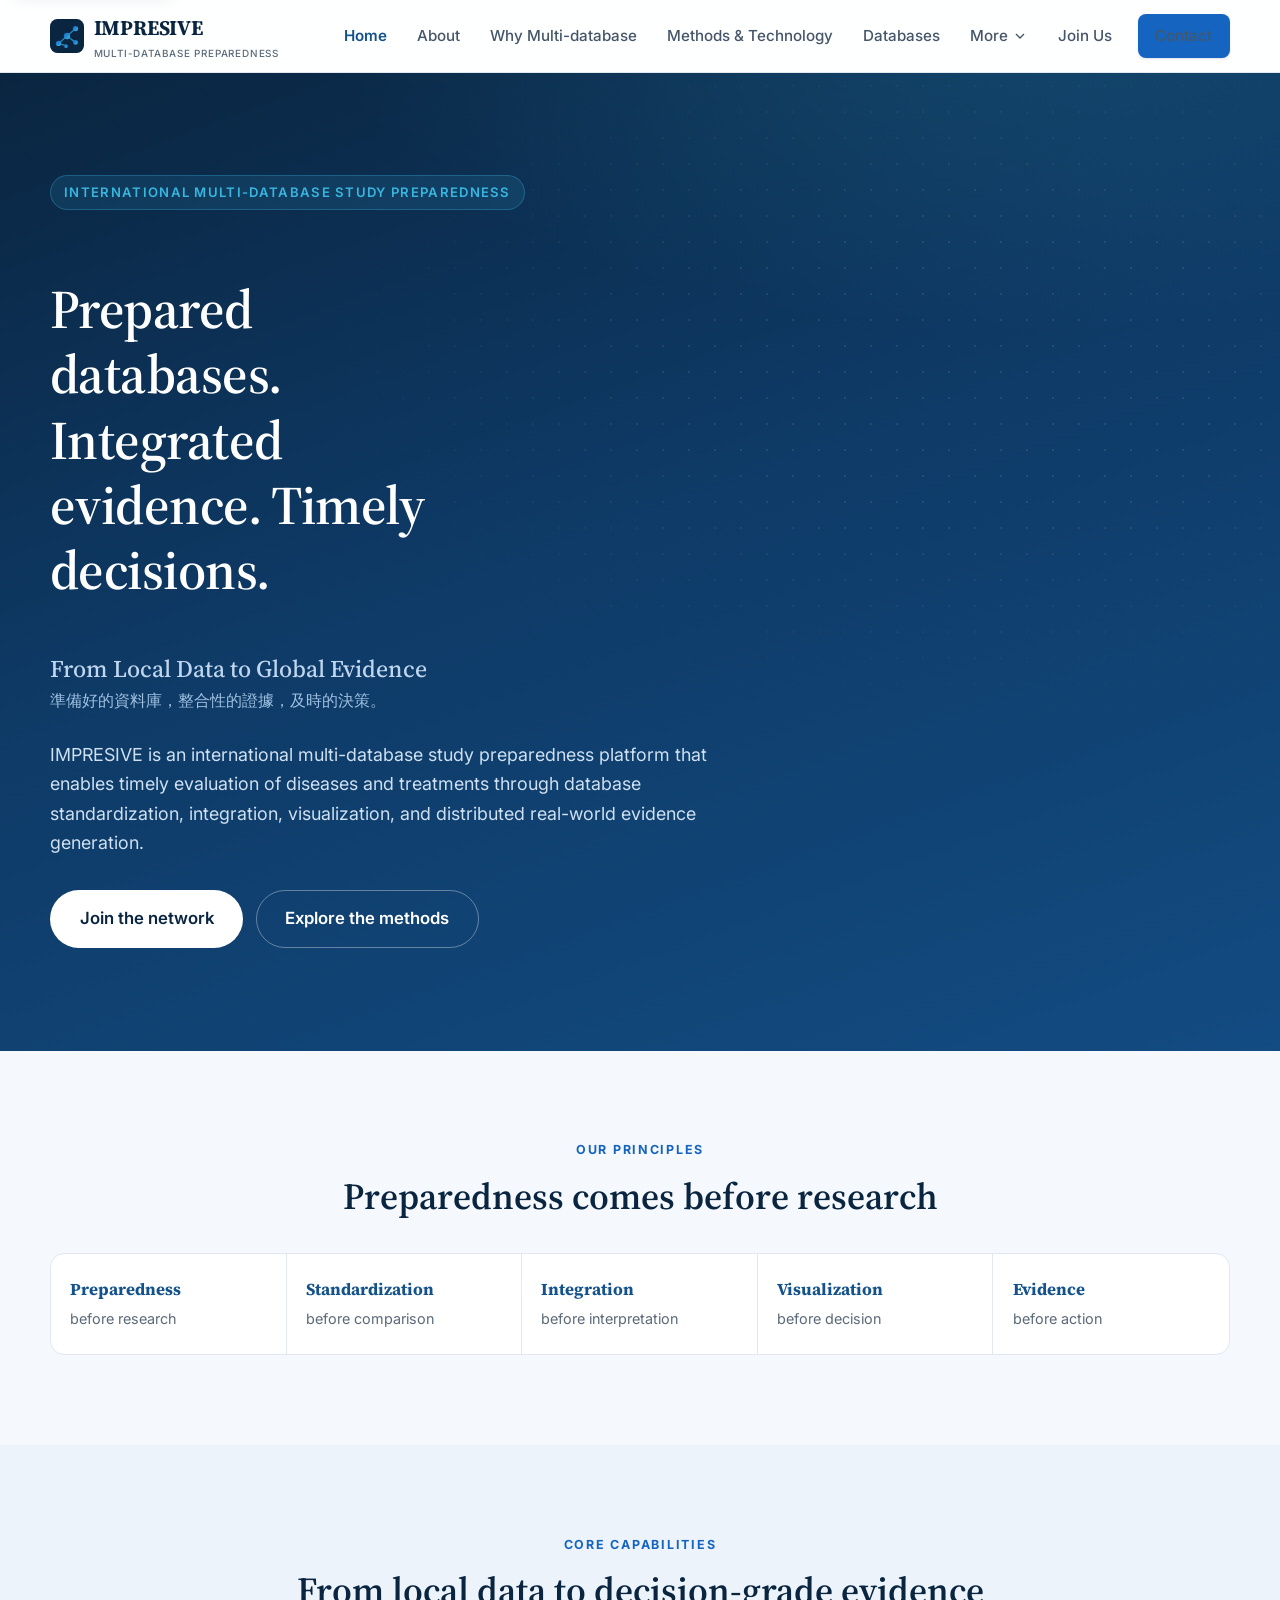
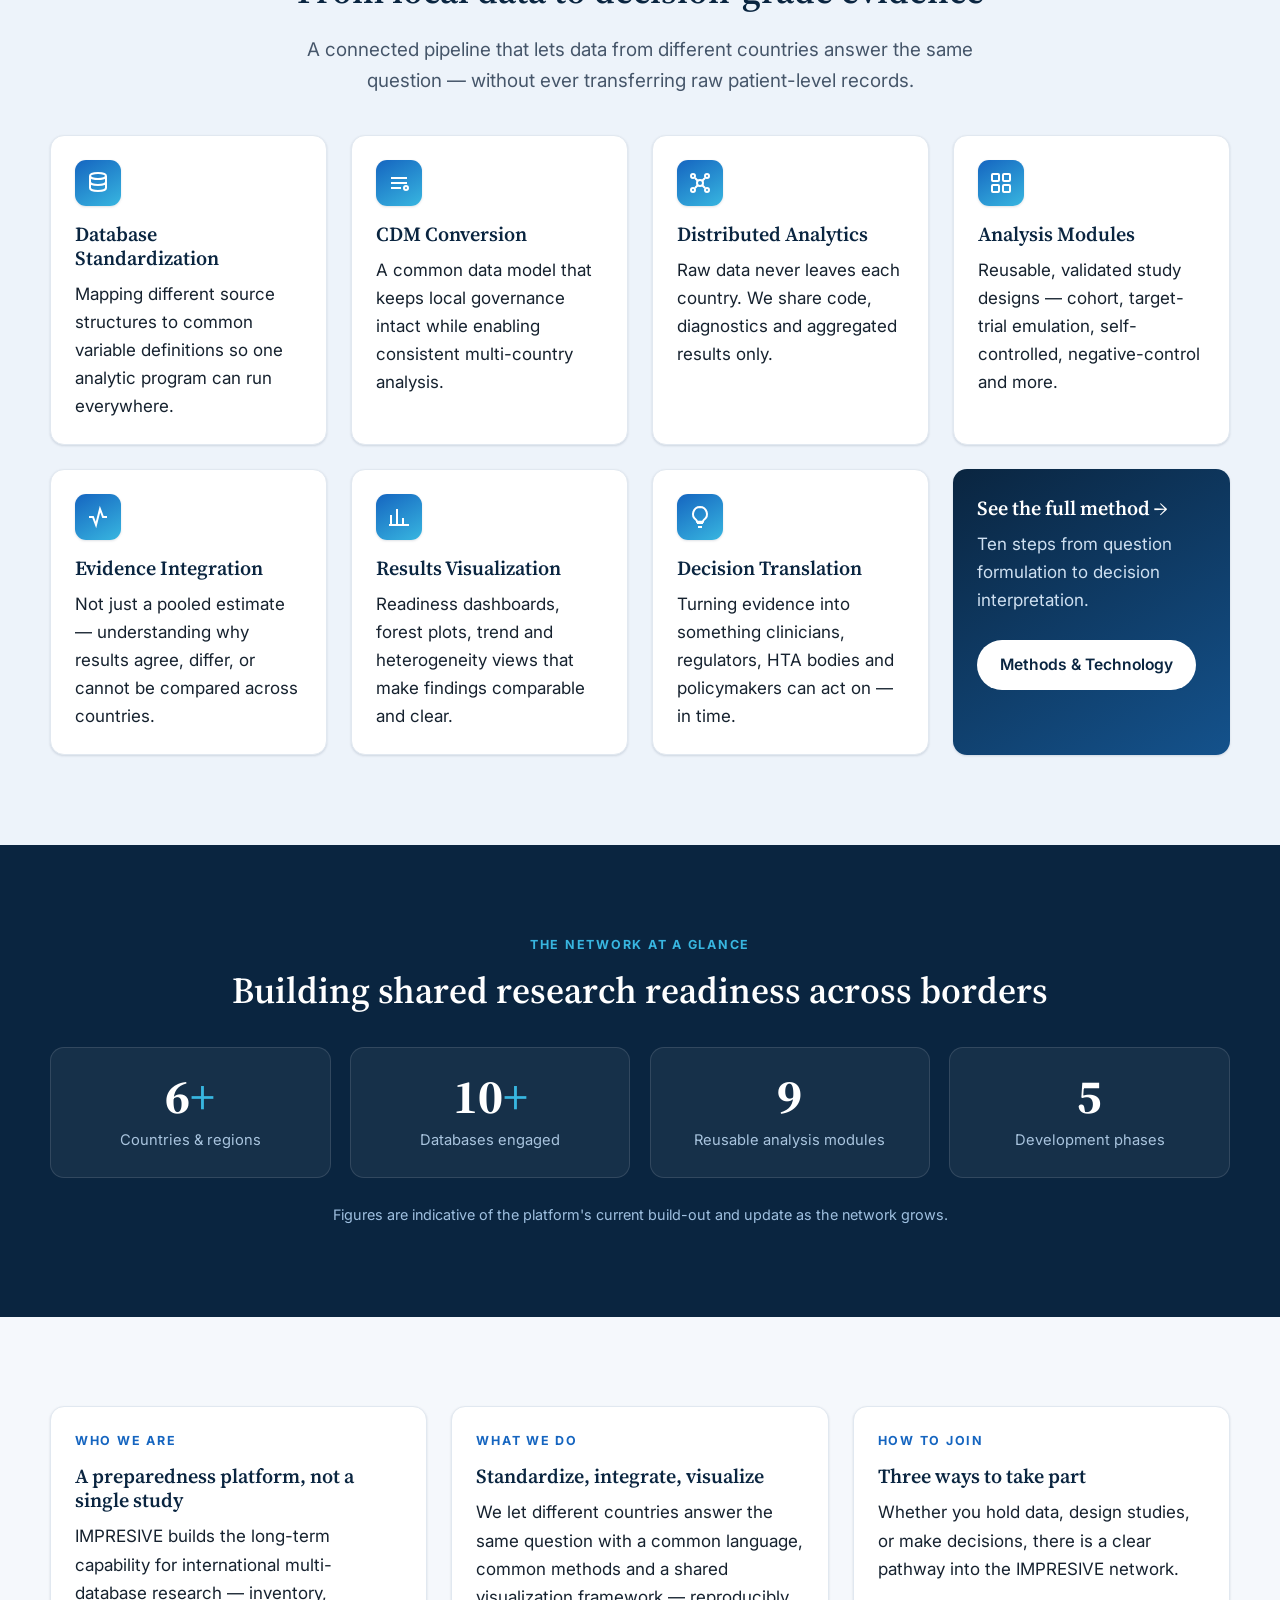
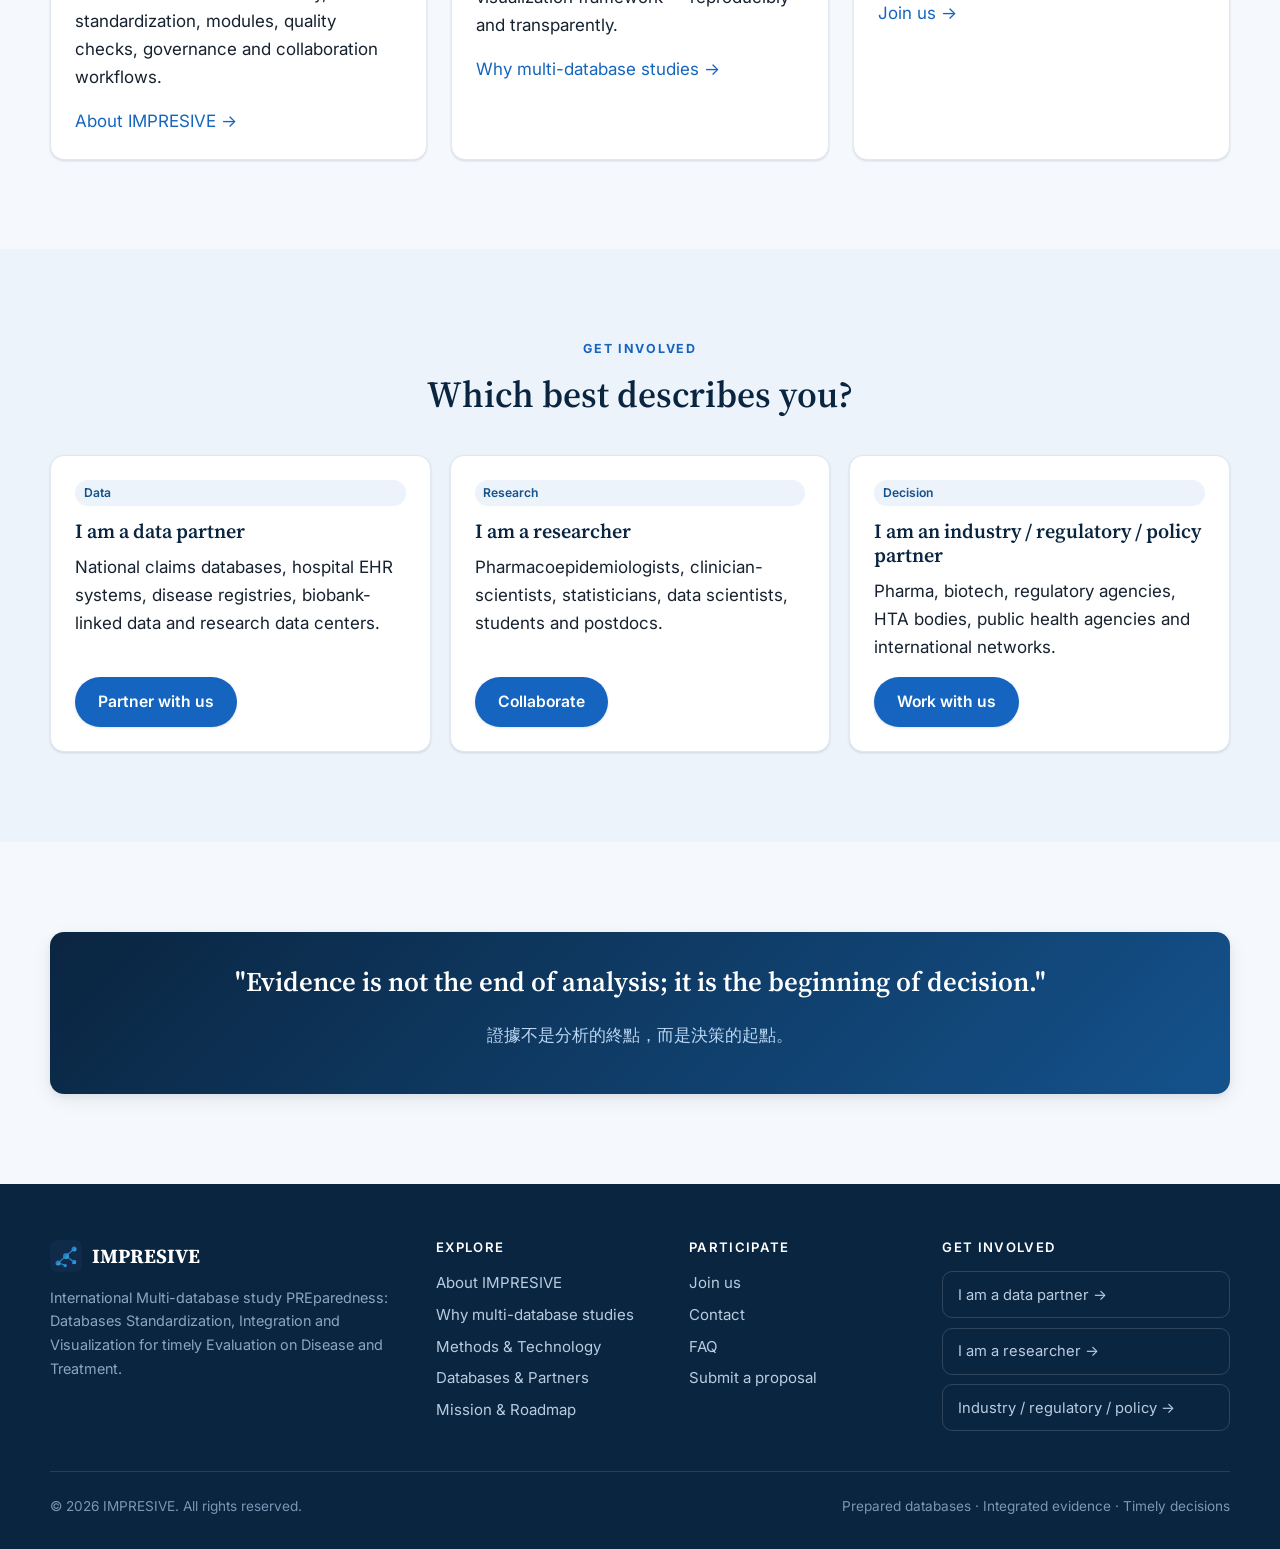
==== index.html @ 3694610a "Initial commit: IMPRESIVE official website Static multi-page site (14 pages) for the IMPRESIVE inter" ====
<!DOCTYPE html>
<html lang="en">
<head>
  <meta charset="UTF-8" />
  <meta name="viewport" content="width=device-width, initial-scale=1.0" />
  <title>IMPRESIVE — International Multi-database Study Preparedness Platform</title>
  <meta name="description" content="IMPRESIVE is an international multi-database study preparedness platform enabling timely evaluation of diseases and treatments through database standardization, integration, visualization and distributed real-world evidence generation." />
  <link rel="icon" href="assets/img/favicon.svg" type="image/svg+xml" />
  <link rel="preconnect" href="https://fonts.googleapis.com" />
  <link rel="preconnect" href="https://fonts.gstatic.com" crossorigin />
  <link href="https://fonts.googleapis.com/css2?family=Inter:wght@400;500;600;700&family=Source+Serif+4:opsz,wght@8..60,400;8..60,600;8..60,700&display=swap" rel="stylesheet" />
  <link rel="stylesheet" href="assets/css/styles.css" />
</head>
<body data-page="home">

  <!-- ============ HEADER ============ -->
  <header class="site-header">
    <div class="wrap nav">
      <a class="brand" href="index.html" aria-label="IMPRESIVE home">
        <svg class="mark" viewBox="0 0 64 64" aria-hidden="true"><defs><linearGradient id="bm" x1="0" y1="0" x2="1" y2="1"><stop offset="0" stop-color="#1565C0"/><stop offset="1" stop-color="#38B6E0"/></linearGradient></defs><rect width="64" height="64" rx="14" fill="#0A2540"/><g stroke="url(#bm)" stroke-width="2.4" fill="none" opacity=".9"><line x1="16" y1="46" x2="32" y2="32"/><line x1="32" y1="32" x2="48" y2="18"/><line x1="32" y1="32" x2="48" y2="44"/><line x1="16" y1="46" x2="30" y2="50"/></g><g fill="url(#bm)"><circle cx="16" cy="46" r="5"/><circle cx="32" cy="32" r="6"/><circle cx="48" cy="18" r="5"/><circle cx="48" cy="44" r="4.5"/><circle cx="30" cy="51" r="3.5"/></g></svg>
        <span>IMPRESIVE<small>Multi-database Preparedness</small></span>
      </a>
      <button class="nav-toggle" aria-label="Toggle menu" aria-expanded="false" aria-controls="nav-links">
        <svg viewBox="0 0 24 24" fill="none" stroke="currentColor" stroke-width="2" stroke-linecap="round"><path d="M3 6h18M3 12h18M3 18h18"/></svg>
      </button>
      <nav class="nav-links" id="nav-links">
        <a href="index.html" aria-current="page">Home</a>
        <a href="about.html">About</a>
        <a href="why.html">Why Multi-database</a>
        <a href="methods.html">Methods &amp; Technology</a>
        <a href="databases.html">Databases</a>
        <a href="join.html">Join Us</a>
        <a class="btn btn--primary" href="contact.html">Contact</a>
      </nav>
    </div>
  </header>

  <main>
  <!-- ============ HERO ============ -->
  <section class="hero">
    <div class="wrap">
      <span class="kicker">International Multi-database Study Preparedness</span>
      <h1>Prepared databases. Integrated evidence. Timely decisions.</h1>
      <p class="tagline">From Local Data to Global Evidence</p>
      <p class="zh">準備好的資料庫，整合性的證據，及時的決策。</p>
      <p class="definition">
        IMPRESIVE is an international multi-database study preparedness platform that enables
        timely evaluation of diseases and treatments through database standardization, integration,
        visualization, and distributed real-world evidence generation.
      </p>
      <div class="cta-row">
        <a class="btn btn--light btn--lg" href="join.html">Join the network</a>
        <a class="btn btn--ghost btn--lg" href="methods.html" style="color:#fff;border-color:rgba(255,255,255,.35)">Explore the methods</a>
      </div>
    </div>
  </section>

  <!-- ============ CORE VALUES ============ -->
  <section class="section">
    <div class="wrap">
      <div class="center" style="margin-bottom:2.2rem">
        <p class="eyebrow">Our principles</p>
        <h2>Preparedness comes before research</h2>
      </div>
      <div class="values reveal">
        <div class="v"><b>Preparedness</b><span>before research</span></div>
        <div class="v"><b>Standardization</b><span>before comparison</span></div>
        <div class="v"><b>Integration</b><span>before interpretation</span></div>
        <div class="v"><b>Visualization</b><span>before decision</span></div>
        <div class="v"><b>Evidence</b><span>before action</span></div>
      </div>
    </div>
  </section>

  <!-- ============ WHAT WE DO / CAPABILITIES ============ -->
  <section class="section section--tint">
    <div class="wrap">
      <div class="center" style="margin-bottom:2.4rem">
        <p class="eyebrow">Core capabilities</p>
        <h2>From local data to decision-grade evidence</h2>
        <p class="lead">A connected pipeline that lets data from different countries answer the same
          question — without ever transferring raw patient-level records.</p>
      </div>
      <div class="grid cols-4">
        <article class="card card--hover reveal">
          <div class="icon" aria-hidden="true"><svg viewBox="0 0 24 24" fill="none" stroke="currentColor" stroke-width="2"><ellipse cx="12" cy="5" rx="8" ry="3"/><path d="M4 5v6c0 1.7 3.6 3 8 3s8-1.3 8-3V5M4 11v6c0 1.7 3.6 3 8 3s8-1.3 8-3v-6"/></svg></div>
          <h3>Database Standardization</h3>
          <p>Mapping different source structures to common variable definitions so one analytic program can run everywhere.</p>
        </article>
        <article class="card card--hover reveal">
          <div class="icon" aria-hidden="true"><svg viewBox="0 0 24 24" fill="none" stroke="currentColor" stroke-width="2"><path d="M4 7h16M4 12h16M4 17h10"/><circle cx="19" cy="17" r="2"/></svg></div>
          <h3>CDM Conversion</h3>
          <p>A common data model that keeps local governance intact while enabling consistent multi-country analysis.</p>
        </article>
        <article class="card card--hover reveal">
          <div class="icon" aria-hidden="true"><svg viewBox="0 0 24 24" fill="none" stroke="currentColor" stroke-width="2"><circle cx="12" cy="12" r="3"/><circle cx="5" cy="5" r="2"/><circle cx="19" cy="5" r="2"/><circle cx="5" cy="19" r="2"/><circle cx="19" cy="19" r="2"/><path d="M7 7l3 3M17 7l-3 3M7 17l3-3M17 17l-3-3"/></svg></div>
          <h3>Distributed Analytics</h3>
          <p>Raw data never leaves each country. We share code, diagnostics and aggregated results only.</p>
        </article>
        <article class="card card--hover reveal">
          <div class="icon" aria-hidden="true"><svg viewBox="0 0 24 24" fill="none" stroke="currentColor" stroke-width="2"><rect x="3" y="3" width="7" height="7" rx="1"/><rect x="14" y="3" width="7" height="7" rx="1"/><rect x="3" y="14" width="7" height="7" rx="1"/><rect x="14" y="14" width="7" height="7" rx="1"/></svg></div>
          <h3>Analysis Modules</h3>
          <p>Reusable, validated study designs — cohort, target-trial emulation, self-controlled, negative-control and more.</p>
        </article>
        <article class="card card--hover reveal">
          <div class="icon" aria-hidden="true"><svg viewBox="0 0 24 24" fill="none" stroke="currentColor" stroke-width="2"><path d="M3 12h4l3 8 4-16 3 8h4"/></svg></div>
          <h3>Evidence Integration</h3>
          <p>Not just a pooled estimate — understanding why results agree, differ, or cannot be compared across countries.</p>
        </article>
        <article class="card card--hover reveal">
          <div class="icon" aria-hidden="true"><svg viewBox="0 0 24 24" fill="none" stroke="currentColor" stroke-width="2"><path d="M4 20V10M10 20V4M16 20v-7M22 20H2"/></svg></div>
          <h3>Results Visualization</h3>
          <p>Readiness dashboards, forest plots, trend and heterogeneity views that make findings comparable and clear.</p>
        </article>
        <article class="card card--hover reveal">
          <div class="icon" aria-hidden="true"><svg viewBox="0 0 24 24" fill="none" stroke="currentColor" stroke-width="2"><path d="M9 18h6M10 22h4M12 2a7 7 0 0 0-4 12.7c.6.5 1 1.2 1 2h6c0-.8.4-1.5 1-2A7 7 0 0 0 12 2z"/></svg></div>
          <h3>Decision Translation</h3>
          <p>Turning evidence into something clinicians, regulators, HTA bodies and policymakers can act on — in time.</p>
        </article>
        <article class="card card--hover reveal" style="background:linear-gradient(150deg,var(--navy-900),var(--blue-700));color:#fff;border:0">
          <h3 style="color:#fff">See the full method →</h3>
          <p style="color:#cfe0f1">Ten steps from question formulation to decision interpretation.</p>
          <a class="btn btn--light" href="methods.html" style="margin-top:.6rem">Methods &amp; Technology</a>
        </article>
      </div>
    </div>
  </section>

  <!-- ============ STATS ============ -->
  <section class="section section--navy">
    <div class="wrap">
      <div class="center" style="margin-bottom:2.2rem">
        <p class="eyebrow">The network at a glance</p>
        <h2>Building shared research readiness across borders</h2>
      </div>
      <div class="stats">
        <div class="stat reveal"><div class="figure"><span data-count="6">0</span><span class="plus">+</span></div><div class="label">Countries &amp; regions</div></div>
        <div class="stat reveal"><div class="figure"><span data-count="10">0</span><span class="plus">+</span></div><div class="label">Databases engaged</div></div>
        <div class="stat reveal"><div class="figure"><span data-count="9">0</span></div><div class="label">Reusable analysis modules</div></div>
        <div class="stat reveal"><div class="figure"><span data-count="5">0</span></div><div class="label">Development phases</div></div>
      </div>
      <p class="center" style="color:#9FC0E0;margin:1.6rem 0 0;font-size:.9rem">
        Figures are indicative of the platform's current build-out and update as the network grows.
      </p>
    </div>
  </section>

  <!-- ============ WHO WE ARE (3-up) ============ -->
  <section class="section">
    <div class="wrap">
      <div class="grid cols-3">
        <article class="card reveal">
          <p class="eyebrow">Who we are</p>
          <h3>A preparedness platform, not a single study</h3>
          <p>IMPRESIVE builds the long-term capability for international multi-database research — inventory, standardization, modules, quality checks, governance and collaboration workflows.</p>
          <a href="about.html">About IMPRESIVE →</a>
        </article>
        <article class="card reveal">
          <p class="eyebrow">What we do</p>
          <h3>Standardize, integrate, visualize</h3>
          <p>We let different countries answer the same question with a common language, common methods and a shared visualization framework — reproducibly and transparently.</p>
          <a href="why.html">Why multi-database studies →</a>
        </article>
        <article class="card reveal">
          <p class="eyebrow">How to join</p>
          <h3>Three ways to take part</h3>
          <p>Whether you hold data, design studies, or make decisions, there is a clear pathway into the IMPRESIVE network.</p>
          <a href="join.html">Join us →</a>
        </article>
      </div>
    </div>
  </section>

  <!-- ============ JOIN ENTRIES ============ -->
  <section class="section section--tint">
    <div class="wrap">
      <div class="center" style="margin-bottom:2.4rem">
        <p class="eyebrow">Get involved</p>
        <h2>Which best describes you?</h2>
      </div>
      <div class="grid cols-3 entry">
        <article class="card card--hover reveal">
          <span class="pill">Data</span>
          <h3 style="margin-top:.8rem">I am a data partner</h3>
          <p>National claims databases, hospital EHR systems, disease registries, biobank-linked data and research data centers.</p>
          <a class="btn btn--primary" href="join.html#data-partners">Partner with us</a>
        </article>
        <article class="card card--hover reveal">
          <span class="pill">Research</span>
          <h3 style="margin-top:.8rem">I am a researcher</h3>
          <p>Pharmacoepidemiologists, clinician-scientists, statisticians, data scientists, students and postdocs.</p>
          <a class="btn btn--primary" href="join.html#researchers">Collaborate</a>
        </article>
        <article class="card card--hover reveal">
          <span class="pill">Decision</span>
          <h3 style="margin-top:.8rem">I am an industry / regulatory / policy partner</h3>
          <p>Pharma, biotech, regulatory agencies, HTA bodies, public health agencies and international networks.</p>
          <a class="btn btn--primary" href="join.html#decision-partners">Work with us</a>
        </article>
      </div>
    </div>
  </section>

  <!-- ============ CLOSING CALLOUT ============ -->
  <section class="section">
    <div class="wrap">
      <div class="callout reveal center">
        <p class="q">"Evidence is not the end of analysis; it is the beginning of decision."</p>
        <p class="zh">證據不是分析的終點，而是決策的起點。</p>
      </div>
    </div>
  </section>
  </main>

  <!-- ============ FOOTER ============ -->
  <footer class="site-footer">
    <div class="wrap">
      <div class="footer-grid">
        <div>
          <div class="fbrand">
            <svg class="mark" viewBox="0 0 64 64" aria-hidden="true"><defs><linearGradient id="fm" x1="0" y1="0" x2="1" y2="1"><stop offset="0" stop-color="#1565C0"/><stop offset="1" stop-color="#38B6E0"/></linearGradient></defs><rect width="64" height="64" rx="14" fill="#102a4a"/><g stroke="url(#fm)" stroke-width="2.4" fill="none"><line x1="16" y1="46" x2="32" y2="32"/><line x1="32" y1="32" x2="48" y2="18"/><line x1="32" y1="32" x2="48" y2="44"/></g><g fill="url(#fm)"><circle cx="16" cy="46" r="5"/><circle cx="32" cy="32" r="6"/><circle cx="48" cy="18" r="5"/><circle cx="48" cy="44" r="4.5"/></g></svg>
            IMPRESIVE
          </div>
          <p class="full">International Multi-database study PREparedness: Databases Standardization,
            Integration and Visualization for timely Evaluation on Disease and Treatment.</p>
        </div>
        <div>
          <h4>Explore</h4>
          <ul>
            <li><a href="about.html">About IMPRESIVE</a></li>
            <li><a href="why.html">Why multi-database studies</a></li>
            <li><a href="methods.html">Methods &amp; Technology</a></li>
            <li><a href="databases.html">Databases &amp; Partners</a></li>
          </ul>
        </div>
        <div>
          <h4>Participate</h4>
          <ul>
            <li><a href="join.html">Join us</a></li>
            <li><a href="contact.html">Contact</a></li>
            <li><a href="join.html#proposal">Submit a proposal</a></li>
          </ul>
        </div>
        <div>
          <h4>Get involved</h4>
          <div class="footer-cta">
            <a href="join.html#data-partners">I am a data partner →</a>
            <a href="join.html#researchers">I am a researcher →</a>
            <a href="join.html#decision-partners">Industry / regulatory / policy →</a>
          </div>
        </div>
      </div>
      <div class="footer-bottom">
        <span>© <span id="year">2026</span> IMPRESIVE. All rights reserved.</span>
        <span>Prepared databases · Integrated evidence · Timely decisions</span>
      </div>
    </div>
  </footer>

  <script src="assets/js/main.js"></script>
</body>
</html>
---- assets/css/styles.css ----
/* ==========================================================================
   IMPRESIVE — International Multi-database study PREparedness
   Shared stylesheet (design tokens + components)
   Visual style inspired by AsPEN (clean / professional), blue palette.
   ========================================================================== */

/* ----- Design tokens ----- */
:root {
  /* Blue palette */
  --navy-900: #0A2540;   /* deepest — headers, footer */
  --navy-800: #0E3A66;
  --blue-700: #14528C;   /* primary */
  --blue-600: #1565C0;
  --blue-500: #1E78D4;   /* interactive */
  --blue-400: #4F9BE8;
  --blue-200: #BBD6F2;
  --cyan-400: #38B6E0;   /* accent */

  --ink: #16222F;
  --slate: #46566A;
  --muted: #5B6A79;
  --hairline: #E1E8F0;
  --surface: #FFFFFF;
  --canvas: #F5F8FC;     /* off-white / page bg */
  --canvas-2: #EDF3FA;

  --ok: #1E9E6A;
  --warn: #E0A100;

  /* Typography */
  --font-sans: "Inter", -apple-system, BlinkMacSystemFont, "Segoe UI", Roboto,
    "Helvetica Neue", "PingFang TC", "Microsoft JhengHei", sans-serif;
  --font-serif: "Source Serif 4", Georgia, "Times New Roman", serif;

  /* Layout */
  --maxw: 1180px;
  --radius: 14px;
  --radius-sm: 9px;
  --shadow-sm: 0 1px 2px rgba(10, 37, 64, .06), 0 1px 3px rgba(10, 37, 64, .08);
  --shadow-md: 0 6px 18px rgba(10, 37, 64, .08), 0 2px 6px rgba(10, 37, 64, .06);
  --shadow-lg: 0 18px 48px rgba(10, 37, 64, .14);
  --ring: 0 0 0 3px rgba(30, 120, 212, .25);

  --space: clamp(3rem, 7vw, 6rem);
}

/* ----- Reset / base ----- */
*, *::before, *::after { box-sizing: border-box; }
html { scroll-behavior: smooth; -webkit-text-size-adjust: 100%; }
body {
  margin: 0;
  font-family: var(--font-sans);
  color: var(--ink);
  background: var(--canvas);
  line-height: 1.65;
  font-size: 17px;
  -webkit-font-smoothing: antialiased;
  text-rendering: optimizeLegibility;
}
img, svg { max-width: 100%; display: block; }
a { color: var(--blue-600); text-decoration: none; }
a:hover { color: var(--blue-700); }
h1, h2, h3, h4 { font-family: var(--font-serif); color: var(--navy-900); line-height: 1.2; font-weight: 600; }
h1 { font-size: clamp(2.1rem, 4.6vw, 3.4rem); letter-spacing: -.01em; }
h2 { font-size: clamp(1.6rem, 3vw, 2.3rem); margin: 0 0 .6em; }
h3 { font-size: 1.25rem; margin: 0 0 .5em; }
p { margin: 0 0 1rem; }
ul, ol { margin: 0 0 1rem; padding-left: 1.2em; }
li { margin: .3em 0; }
:focus-visible { outline: none; box-shadow: var(--ring); border-radius: 6px; }
main:focus { outline: none; }

/* skip-to-content link (visible only on focus) */
.skip-link {
  position: fixed; top: -60px; left: 12px; z-index: 200;
  background: var(--blue-600); color: #fff; padding: .7em 1.2em; border-radius: 0 0 10px 10px;
  font-weight: 600; box-shadow: var(--shadow-md); transition: top .18s ease;
}
.skip-link:focus { top: 0; color: #fff; }

/* ----- Layout helpers ----- */
.wrap { width: min(100% - 2.4rem, var(--maxw)); margin-inline: auto; }
.section { padding-block: var(--space); }
.section--tint { background: var(--canvas-2); }
.section--navy { background: var(--navy-900); color: #DCE7F2; }
.section--navy h2, .section--navy h3 { color: #fff; }
.eyebrow {
  font-family: var(--font-sans); font-weight: 700; font-size: .78rem;
  letter-spacing: .14em; text-transform: uppercase; color: var(--blue-600);
  margin: 0 0 .8rem;
}
.section--navy .eyebrow { color: var(--cyan-400); }
.lead { font-size: 1.18rem; color: var(--slate); max-width: 60ch; }
.center { text-align: center; }
.center .lead { margin-inline: auto; }
.grid { display: grid; gap: 1.5rem; }
.cols-2 { grid-template-columns: repeat(2, 1fr); }
.cols-3 { grid-template-columns: repeat(3, 1fr); }
.cols-4 { grid-template-columns: repeat(4, 1fr); }

/* ----- Buttons ----- */
.btn {
  display: inline-flex; align-items: center; gap: .5em;
  font-weight: 600; font-size: .98rem; padding: .72em 1.4em;
  border-radius: 999px; border: 1.5px solid transparent; cursor: pointer;
  transition: transform .15s ease, box-shadow .15s ease, background .15s ease;
}
.btn:active { transform: translateY(1px); }
.btn--primary { background: var(--blue-600); color: #fff; box-shadow: var(--shadow-sm); }
.btn--primary:hover { background: var(--blue-700); color: #fff; box-shadow: var(--shadow-md); }
.btn--ghost { background: transparent; color: var(--navy-900); border-color: var(--hairline); }
.btn--ghost:hover { border-color: var(--blue-400); color: var(--blue-700); }
.btn--light { background: #fff; color: var(--navy-900); }
.btn--light:hover { background: var(--canvas); color: var(--blue-700); }
.btn--lg { font-size: 1.05rem; padding: .85em 1.7em; }

/* ==========================================================================
   Header / nav
   ========================================================================== */
.site-header {
  position: sticky; top: 0; z-index: 50;
  background: rgba(255, 255, 255, .9);
  backdrop-filter: saturate(140%) blur(10px);
  border-bottom: 1px solid var(--hairline);
  transition: box-shadow .2s ease;
}
.site-header.is-scrolled { box-shadow: var(--shadow-sm); }
.nav { display: flex; align-items: center; gap: 1.5rem; height: 72px; }
.brand { display: flex; align-items: center; gap: .6rem; font-family: var(--font-serif);
  font-weight: 700; font-size: 1.3rem; color: var(--navy-900); letter-spacing: -.01em; }
.brand:hover { color: var(--navy-900); }
.brand .mark { width: 34px; height: 34px; flex: none; }
.brand small { display: block; font-family: var(--font-sans); font-weight: 500;
  font-size: .62rem; letter-spacing: .08em; text-transform: uppercase; color: var(--muted); }
.nav-links { display: flex; align-items: center; gap: .35rem; margin-left: auto; }
.nav-links a {
  color: var(--slate); font-weight: 500; font-size: .95rem;
  padding: .5em .8em; border-radius: 8px;
}
.nav-links a:hover { color: var(--navy-900); background: var(--canvas-2); }
.nav-links a[aria-current="page"] { color: var(--blue-700); font-weight: 600; }
.nav-links .btn { margin-left: .5rem; padding: .55em 1.1em; }
/* dropdown */
.nav-dd { position: relative; }
.nav-dd-toggle {
  display: inline-flex; align-items: center; gap: .25rem; background: none; border: 0; cursor: pointer;
  font: inherit; color: var(--slate); font-weight: 500; font-size: .95rem; padding: .5em .8em;
  border-radius: 8px;
}
.nav-dd-toggle:hover { color: var(--navy-900); background: var(--canvas-2); }
.nav-dd.is-active > .nav-dd-toggle { color: var(--blue-700); font-weight: 600; }
.nav-dd-toggle svg { transition: transform .2s ease; }
.nav-dd.is-open .nav-dd-toggle svg { transform: rotate(180deg); }
.nav-dd-menu {
  position: absolute; top: calc(100% + 8px); right: 0; min-width: 230px;
  background: #fff; border: 1px solid var(--hairline); border-radius: 12px;
  box-shadow: var(--shadow-md); padding: .4rem; display: grid; gap: .1rem;
  opacity: 0; transform: translateY(-8px); pointer-events: none; transition: .16s ease;
}
.nav-dd.is-open .nav-dd-menu { opacity: 1; transform: none; pointer-events: auto; }
.nav-dd-menu a { padding: .6em .8em; border-radius: 8px; font-size: .92rem; color: var(--slate); }
.nav-dd-menu a:hover { background: var(--canvas-2); color: var(--navy-900); }

.nav-toggle {
  display: none; margin-left: auto; background: none; border: 0; cursor: pointer;
  width: 44px; height: 44px; color: var(--navy-900);
}
.nav-toggle svg { width: 26px; height: 26px; }

@media (max-width: 900px) {
  .nav-toggle { display: inline-flex; align-items: center; justify-content: center; }
  .nav-links {
    position: fixed; inset: 72px 0 auto 0; flex-direction: column; align-items: stretch;
    background: #fff; border-bottom: 1px solid var(--hairline); padding: .8rem 1.2rem 1.4rem;
    gap: .2rem; box-shadow: var(--shadow-md);
    transform: translateY(-12px); opacity: 0; pointer-events: none; transition: .2s ease;
  }
  .nav-links.is-open { transform: none; opacity: 1; pointer-events: auto; }
  .nav-links a { padding: .8em .6em; font-size: 1.05rem; }
  .nav-links .btn { margin: .5rem 0 0; justify-content: center; }
  /* dropdown becomes inline list on mobile */
  .nav-dd { width: 100%; }
  .nav-dd-toggle { width: 100%; justify-content: space-between; font-size: 1.05rem; padding: .8em .6em; }
  .nav-dd-menu {
    position: static; opacity: 1; transform: none; pointer-events: auto; box-shadow: none;
    border: 0; border-left: 2px solid var(--hairline); border-radius: 0; margin: 0 0 .2rem .6rem;
    padding: 0 0 0 .4rem; display: none;
  }
  .nav-dd.is-open .nav-dd-menu { display: grid; }
  .nav-dd-menu a { font-size: 1rem; }
}

/* ==========================================================================
   Hero
   ========================================================================== */
.hero {
  position: relative; overflow: hidden;
  background:
    radial-gradient(1200px 600px at 80% -10%, rgba(56,182,224,.18), transparent 60%),
    linear-gradient(160deg, var(--navy-900) 0%, var(--navy-800) 45%, var(--blue-700) 120%);
  color: #EAF2FB;
}
.hero::after {  /* faint world-map / grid motif */
  content: ""; position: absolute; inset: 0; opacity: .12; pointer-events: none;
  background-image:
    radial-gradient(circle, rgba(255,255,255,.7) 1.1px, transparent 1.2px);
  background-size: 26px 26px;
  -webkit-mask-image: radial-gradient(900px 500px at 75% 30%, #000 30%, transparent 75%);
          mask-image: radial-gradient(900px 500px at 75% 30%, #000 30%, transparent 75%);
}
.hero .wrap { position: relative; z-index: 1; padding-block: clamp(3.5rem, 8vw, 6.5rem); }
.hero h1 { color: #fff; max-width: 16ch; }
.hero .kicker {
  display: inline-flex; align-items: center; gap: .6em; font-size: .82rem; font-weight: 600;
  letter-spacing: .1em; text-transform: uppercase; color: var(--cyan-400);
  background: rgba(56,182,224,.12); border: 1px solid rgba(56,182,224,.3);
  padding: .4em 1em; border-radius: 999px; margin-bottom: 1.4rem;
}
.hero .tagline { font-size: clamp(1.15rem, 2.4vw, 1.5rem); color: #BFD6EE; font-weight: 500;
  margin: .8rem 0 0; font-family: var(--font-serif); }
.hero .subtag { color: #93B4D6; margin: .3rem 0 0; font-size: 1rem; }
.hero .definition { max-width: 62ch; color: #CFE0F1; font-size: 1.12rem; margin: 1.6rem 0 2rem; }
.hero .cta-row { display: flex; flex-wrap: wrap; gap: .8rem; }
.hero .zh { color: #9FC0E0; font-size: .98rem; }

/* page hero (inner pages) */
.page-hero { background:
    linear-gradient(160deg, var(--navy-900), var(--blue-700));
  color: #EAF2FB; }
.page-hero .wrap { padding-block: clamp(2.6rem, 6vw, 4.2rem); }
.page-hero h1 { color: #fff; }
.page-hero p { color: #C7DBF0; max-width: 64ch; font-size: 1.12rem; margin-top: .6rem; }
.breadcrumb { font-size: .85rem; color: #8FB2D6; margin-bottom: 1rem; }
.breadcrumb a { color: #B9D2EC; }

/* ==========================================================================
   Cards
   ========================================================================== */
.card {
  background: var(--surface); border: 1px solid var(--hairline);
  border-radius: var(--radius); padding: 1.5rem; box-shadow: var(--shadow-sm);
  transition: transform .18s ease, box-shadow .18s ease, border-color .18s ease;
}
.card--hover:hover { transform: translateY(-3px); box-shadow: var(--shadow-md); border-color: var(--blue-200); }
.card h3 { margin-top: .2rem; }
.card p:last-child { margin-bottom: 0; }
.card .icon {
  width: 46px; height: 46px; border-radius: 11px; display: grid; place-items: center;
  background: linear-gradient(150deg, var(--blue-600), var(--cyan-400));
  color: #fff; margin-bottom: 1rem; box-shadow: var(--shadow-sm);
}
.card .icon svg { width: 24px; height: 24px; }
.card .num { font-family: var(--font-serif); font-weight: 700; color: var(--blue-200);
  font-size: 1.4rem; line-height: 1; }

/* value strip */
.values { display: grid; grid-template-columns: repeat(5, 1fr); gap: 0;
  border: 1px solid var(--hairline); border-radius: var(--radius); overflow: hidden; background: #fff; }
.values .v { padding: 1.4rem 1.2rem; border-right: 1px solid var(--hairline); }
.values .v:last-child { border-right: 0; }
.values .v b { display: block; color: var(--blue-700); font-family: var(--font-serif); font-size: 1.05rem; }
.values .v span { font-size: .9rem; color: var(--muted); }

/* stats */
.stats { display: grid; grid-template-columns: repeat(4, 1fr); gap: 1.2rem; }
.stat { text-align: center; padding: 1.5rem 1rem; background: #fff; border: 1px solid var(--hairline);
  border-radius: var(--radius); }
.stat .figure { font-family: var(--font-serif); font-weight: 700; color: var(--navy-900);
  font-size: clamp(2.2rem, 5vw, 3rem); line-height: 1; }
.stat .figure .plus { color: var(--cyan-400); }
.stat .label { color: var(--muted); font-size: .92rem; margin-top: .5rem; }
.section--navy .stat { background: rgba(255,255,255,.05); border-color: rgba(255,255,255,.12); }
.section--navy .stat .figure { color: #fff; }
.section--navy .stat .label { color: #A9C4DE; }

/* ==========================================================================
   Pipeline / flow diagram (methods)
   ========================================================================== */
.pipeline { display: flex; flex-wrap: wrap; gap: .6rem; align-items: stretch; }
.pipeline .step {
  flex: 1 1 150px; background: #fff; border: 1px solid var(--hairline);
  border-left: 4px solid var(--blue-500); border-radius: var(--radius-sm);
  padding: .9rem 1rem; position: relative; box-shadow: var(--shadow-sm);
}
.pipeline .step b { display: block; color: var(--navy-900); font-family: var(--font-serif); }
.pipeline .step span { font-size: .82rem; color: var(--muted); }
.pipeline .step .n { font-size: .72rem; font-weight: 700; color: var(--blue-400); }

/* compare two-column (why page) */
.compare { display: grid; grid-template-columns: 1fr 1fr; gap: 1.5rem; }
.compare .panel { border-radius: var(--radius); padding: 1.6rem; border: 1px solid var(--hairline); }
.compare .yes { background: #F0F8F3; border-color: #CBEAD8; }
.compare .no { background: #FBF4F1; border-color: #F1D9CF; }
.compare h3 { display: flex; align-items: center; gap: .5rem; }
.compare .yes h3 { color: #157A4E; }
.compare .no h3 { color: #B5532B; }
.compare ul { padding-left: 1.1em; }

/* accordion (methods detail) */
.accordion { border: 1px solid var(--hairline); border-radius: var(--radius); overflow: hidden; background: #fff; }
.accordion details { border-bottom: 1px solid var(--hairline); }
.accordion details:last-child { border-bottom: 0; }
.accordion summary {
  cursor: pointer; padding: 1.1rem 1.4rem; font-family: var(--font-serif); font-weight: 600;
  color: var(--navy-900); font-size: 1.1rem; list-style: none; display: flex; align-items: center; gap: .8rem;
}
.accordion summary::-webkit-details-marker { display: none; }
.accordion summary::before {
  content: "+"; width: 26px; height: 26px; flex: none; border-radius: 7px;
  background: var(--canvas-2); color: var(--blue-600); display: grid; place-items: center;
  font-size: 1.2rem; font-family: var(--font-sans); transition: .2s;
}
.accordion details[open] summary::before { content: "−"; background: var(--blue-600); color: #fff; }
.accordion .body { padding: 0 1.4rem 1.3rem 3.6rem; color: var(--slate); }
.accordion .body ul { columns: 2; column-gap: 2rem; }
@media (max-width: 640px) { .accordion .body ul { columns: 1; } .accordion .body { padding-left: 1.4rem; } }

/* callout */
.callout {
  border-radius: var(--radius); padding: 1.8rem 2rem;
  background: linear-gradient(135deg, var(--navy-900), var(--blue-700)); color: #fff;
  box-shadow: var(--shadow-md);
}
.callout .q { font-family: var(--font-serif); font-size: clamp(1.2rem, 2.6vw, 1.7rem); font-weight: 600; }
.callout .zh { color: #BBD6F2; margin-top: .4rem; }

/* tags / pills */
.pill { display: inline-block; font-size: .76rem; font-weight: 600; padding: .25em .7em;
  border-radius: 999px; background: var(--canvas-2); color: var(--blue-700); }
.pill--ok { background: #E6F5EE; color: var(--ok); }
.pill--warn { background: #FBF2DA; color: #9A7400; }

/* database cards */
.db-card .flag { font-size: 1.6rem; }
.db-card .meta { display: grid; grid-template-columns: auto 1fr; gap: .25rem .8rem;
  font-size: .9rem; margin-top: .8rem; }
.db-card .meta dt { color: var(--muted); }
.db-card .meta dd { margin: 0; color: var(--ink); }

/* readiness dashboard (mock) */
.readiness { display: grid; gap: .9rem; }
.readiness .row { display: grid; grid-template-columns: 180px 1fr 48px; align-items: center; gap: 1rem; }
.readiness .row .name { font-size: .92rem; color: var(--slate); }
.readiness .bar { height: 12px; border-radius: 999px; background: var(--canvas-2); overflow: hidden; }
.readiness .bar > i { display: block; height: 100%; border-radius: 999px;
  background: linear-gradient(90deg, var(--blue-600), var(--cyan-400)); width: 0; transition: width 1s ease; }
.readiness .pct { font-weight: 700; color: var(--navy-900); font-size: .9rem; text-align: right; }
@media (max-width: 560px) { .readiness .row { grid-template-columns: 1fr 40px; }
  .readiness .row .name { grid-column: 1 / -1; } }

/* forms */
.form { display: grid; gap: 1.1rem; }
.field { display: grid; gap: .4rem; }
.field.span-2 { grid-column: 1 / -1; }
.field label { font-weight: 600; font-size: .9rem; color: var(--navy-900); }
.field label .req { color: #C0392B; }
.field input, .field select, .field textarea {
  font: inherit; font-size: .98rem; padding: .7em .85em; border: 1.5px solid var(--hairline);
  border-radius: var(--radius-sm); background: #fff; color: var(--ink); width: 100%;
}
.field textarea { resize: vertical; min-height: 120px; }
.field input:focus, .field select:focus, .field textarea:focus { border-color: var(--blue-400); box-shadow: var(--ring); }
.form-grid { display: grid; grid-template-columns: 1fr 1fr; gap: 1.1rem; }
.form-note { font-size: .85rem; color: var(--muted); }
.form-status { padding: .9rem 1.1rem; border-radius: var(--radius-sm); font-size: .92rem; display: none; }
.form-status.show { display: block; }
.form-status.ok { background: #E6F5EE; color: #14794E; border: 1px solid #BFE6D0; }

/* join entry cards */
.entry { display: grid; gap: 1.2rem; }
.entry .card { display: flex; flex-direction: column; }
.entry .card .btn { margin-top: auto; align-self: flex-start; }

/* timeline / roadmap (used lightly) */
.roadmap { display: grid; gap: 0; }
.roadmap .phase { display: grid; grid-template-columns: 120px 1fr; gap: 1.4rem;
  padding: 1.2rem 0; border-top: 1px solid var(--hairline); }
.roadmap .phase .tag { font-family: var(--font-serif); font-weight: 700; color: var(--blue-600); }

/* dashboards / charts */
.viz-legend { display: flex; flex-wrap: wrap; gap: .4rem 1.2rem; font-size: .85rem; color: var(--slate); margin-top: .8rem; }
.viz-legend span { display: inline-flex; align-items: center; gap: .4rem; }
.viz-legend i { width: 14px; height: 14px; border-radius: 4px; display: inline-block; }
.chart-card svg { width: 100%; height: auto; }
.chart-cap { font-size: .85rem; color: var(--muted); margin-top: .6rem; }
.chart-card svg .tip { cursor: pointer; transition: opacity .12s ease; }
.chart-card svg .tip:hover { opacity: .78; }
.chart-tip {
  position: fixed; z-index: 120; background: var(--navy-900); color: #fff; font-size: .82rem;
  font-weight: 500; padding: .45em .75em; border-radius: 8px; pointer-events: none;
  box-shadow: var(--shadow-md); opacity: 0; transform: translateY(4px); transition: opacity .12s ease;
  white-space: nowrap; max-width: 80vw;
}
.chart-tip.show { opacity: 1; transform: none; }

.matrix { width: 100%; border-collapse: collapse; font-size: .9rem; }
.matrix th, .matrix td { padding: .55rem .6rem; text-align: center; border-bottom: 1px solid var(--hairline); }
.matrix thead th { color: var(--muted); font-weight: 600; font-size: .78rem; text-transform: uppercase; letter-spacing: .04em; }
.matrix tbody th { text-align: left; color: var(--navy-900); font-family: var(--font-serif); font-weight: 600; white-space: nowrap; }
.matrix .cell { display: inline-grid; place-items: center; width: 26px; height: 26px; border-radius: 7px; font-weight: 700; }
.matrix .yes { background: #E6F5EE; color: #1E9E6A; }
.matrix .part { background: #FBF2DA; color: #9A7400; }
.matrix .no { background: #F3F0F0; color: #B8B0B0; }
.matrix-wrap { overflow-x: auto; }

.rating { display: inline-block; font-size: .76rem; font-weight: 700; padding: .25em .7em; border-radius: 999px; }
.rating.high { background: #E6F5EE; color: #1E9E6A; }
.rating.mod { background: #FBF2DA; color: #9A7400; }
.rating.low { background: #F6E7E2; color: #C0563A; }

/* timeline (projects milestones) */
.timeline { list-style: none; margin: 0; padding: 0; position: relative; }
.timeline::before { content: ""; position: absolute; left: 8px; top: 6px; bottom: 6px; width: 2px;
  background: linear-gradient(var(--blue-400), var(--cyan-400)); }
.timeline li { position: relative; padding: 0 0 1.5rem 2.4rem; }
.timeline li:last-child { padding-bottom: 0; }
.timeline .dot { position: absolute; left: 0; top: 4px; width: 18px; height: 18px; border-radius: 50%;
  background: #fff; border: 3px solid var(--blue-600); box-shadow: 0 0 0 4px rgba(30,120,212,.12); }
.timeline .t-body b { font-family: var(--font-serif); color: var(--navy-900); font-size: 1.05rem; }
.timeline .t-body p { margin: .25rem 0 0; color: var(--slate); font-size: .95rem; }

/* ==========================================================================
   Footer
   ========================================================================== */
.site-footer { background: var(--navy-900); color: #B9CCE0; padding-block: 3.5rem 2rem; }
.site-footer h4 { color: #fff; font-family: var(--font-sans); font-size: .82rem;
  letter-spacing: .1em; text-transform: uppercase; margin: 0 0 1rem; }
.footer-grid { display: grid; grid-template-columns: 1.6fr 1fr 1fr 1.3fr; gap: 2rem; }
.site-footer a { color: #B9CCE0; }
.site-footer a:hover { color: #fff; }
.site-footer .fbrand { display: flex; align-items: center; gap: .6rem; color: #fff;
  font-family: var(--font-serif); font-weight: 700; font-size: 1.25rem; margin-bottom: .8rem; }
.site-footer .fbrand .mark { width: 32px; height: 32px; }
.site-footer .full { font-size: .9rem; color: #8AA6C4; max-width: 40ch; }
.site-footer ul { list-style: none; padding: 0; margin: 0; }
.site-footer li { margin: .45em 0; font-size: .94rem; }
.footer-cta { display: grid; gap: .6rem; }
.footer-cta a { display: block; padding: .7em 1em; border: 1px solid rgba(255,255,255,.15);
  border-radius: 10px; font-size: .92rem; transition: .15s; }
.footer-cta a:hover { background: rgba(255,255,255,.07); border-color: var(--cyan-400); }
.footer-bottom { border-top: 1px solid rgba(255,255,255,.12); margin-top: 2.5rem; padding-top: 1.4rem;
  display: flex; flex-wrap: wrap; gap: 1rem; justify-content: space-between; font-size: .85rem; color: #7C97B5; }

/* ==========================================================================
   Responsive
   ========================================================================== */
@media (max-width: 920px) {
  .cols-4 { grid-template-columns: repeat(2, 1fr); }
  .footer-grid { grid-template-columns: 1fr 1fr; }
  .stats { grid-template-columns: repeat(2, 1fr); }
  .values { grid-template-columns: repeat(2, 1fr); }
  .values .v { border-right: 1px solid var(--hairline); border-bottom: 1px solid var(--hairline); }
}
@media (max-width: 680px) {
  body { font-size: 16px; }
  .cols-2, .cols-3, .cols-4, .compare, .form-grid { grid-template-columns: 1fr; }
  .footer-grid { grid-template-columns: 1fr; }
  .stats, .values { grid-template-columns: 1fr 1fr; }
  .roadmap .phase { grid-template-columns: 1fr; gap: .4rem; }
}

/* ==========================================================================
   Print
   ========================================================================== */
@media print {
  :root { --canvas: #fff; --canvas-2: #fff; }
  body { background: #fff; color: #000; font-size: 11pt; }
  .site-header, .site-footer, .skip-link, .nav-toggle, .hero::after,
  .btn, .cta-row, .footer-cta, .nav-dd { display: none !important; }
  .hero, .page-hero, .section--navy, .callout {
    background: #fff !important; color: #000 !important; }
  .hero h1, .page-hero h1, .section--navy h2, .section--navy h3,
  .callout .q, h1, h2, h3, h4 { color: #000 !important; }
  .hero .definition, .hero .tagline, .hero .zh, .page-hero p,
  .section--navy p, .lead, p { color: #1a1a1a !important; }
  .card, .accordion, .values, .stat, .pipeline .step, .timeline .dot {
    box-shadow: none !important; border-color: #bbb !important; }
  .section { padding-block: 1.2rem !important; }
  .accordion details { break-inside: avoid; }
  .accordion details:not([open]) .body { display: block; } /* expand all for print */
  .card, .pipeline .step, .stat, article { break-inside: avoid; }
  a { color: #000; text-decoration: underline; }
  /* show URLs for external links */
  main a[href^="http"]::after { content: " (" attr(href) ")"; font-size: .85em; color: #555; }
  .reveal { opacity: 1 !important; transform: none !important; }
  .readiness .bar > i { width: var(--print-w, 100%); }
}

/* reveal on scroll */
.reveal { opacity: 0; transform: translateY(16px); transition: opacity .6s ease, transform .6s ease; }
.reveal.in { opacity: 1; transform: none; }
@media (prefers-reduced-motion: reduce) {
  .reveal { opacity: 1; transform: none; transition: none; }
  html { scroll-behavior: auto; }
}
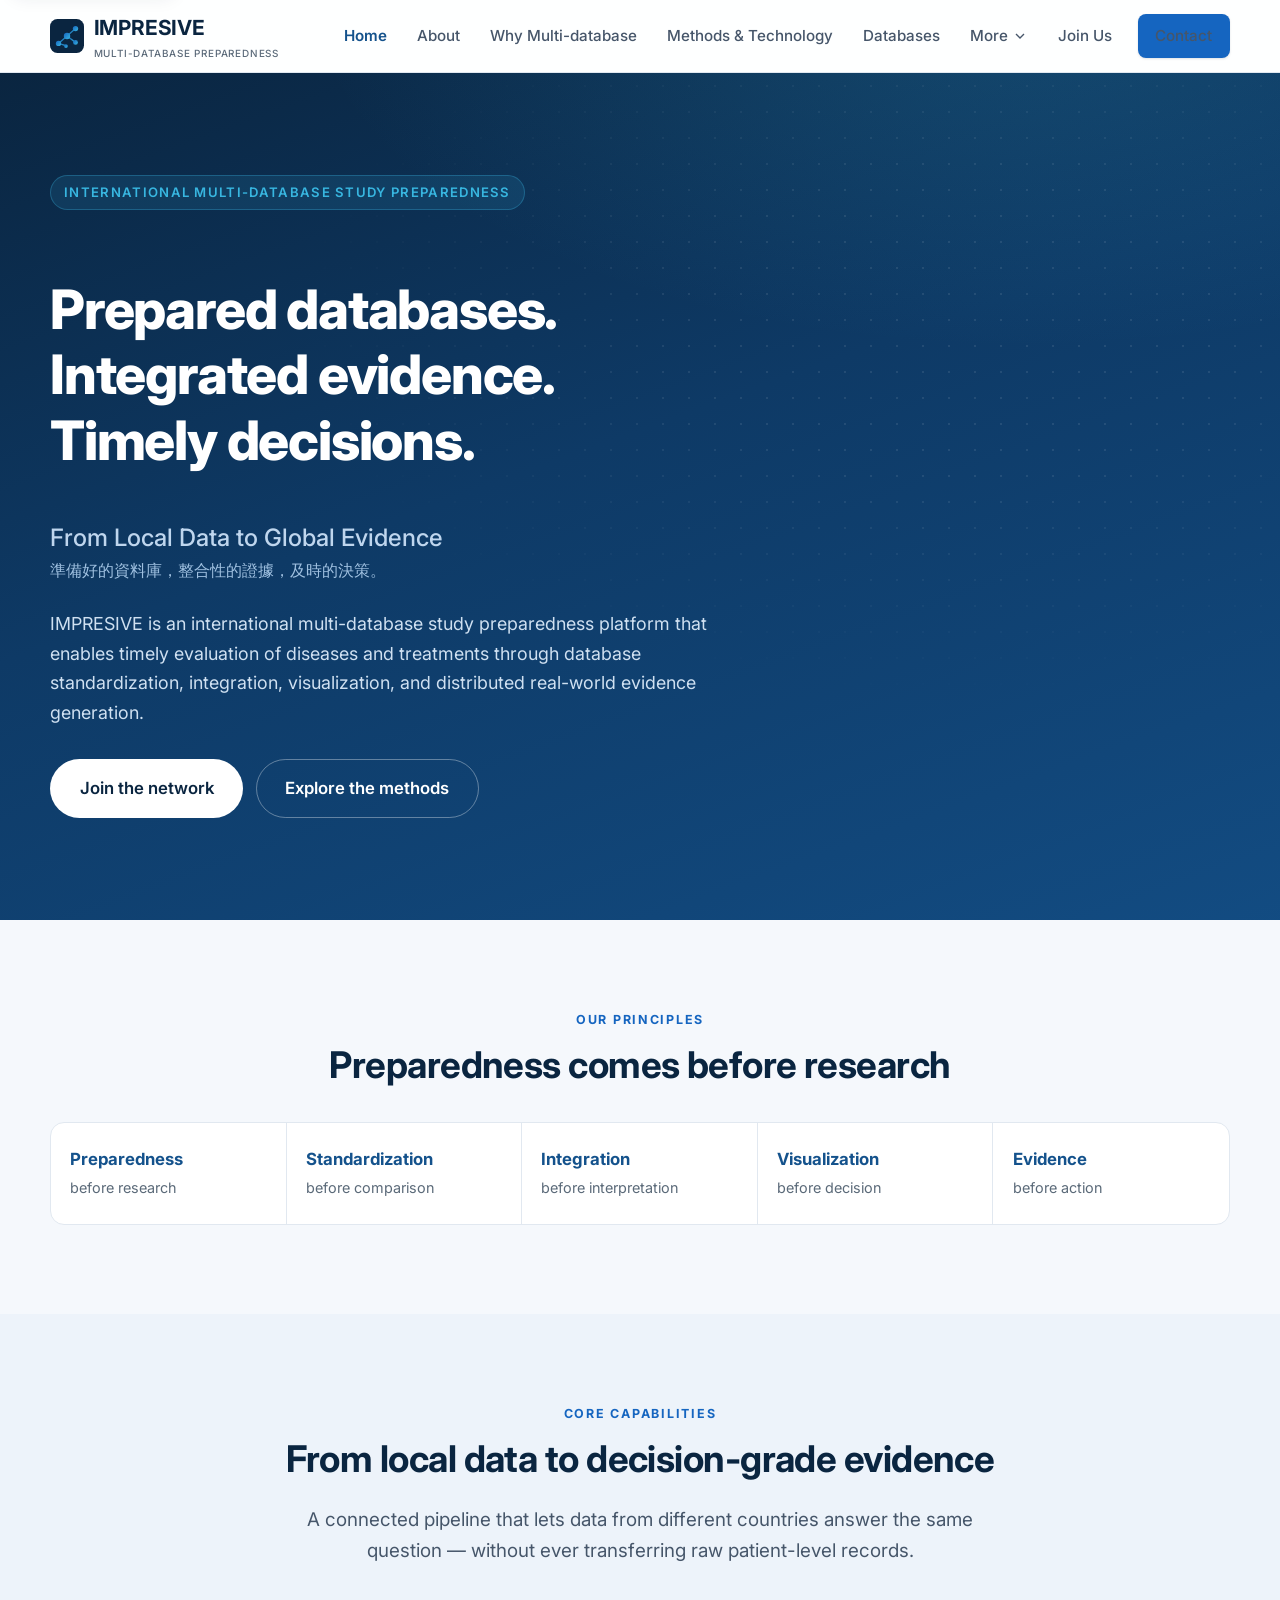
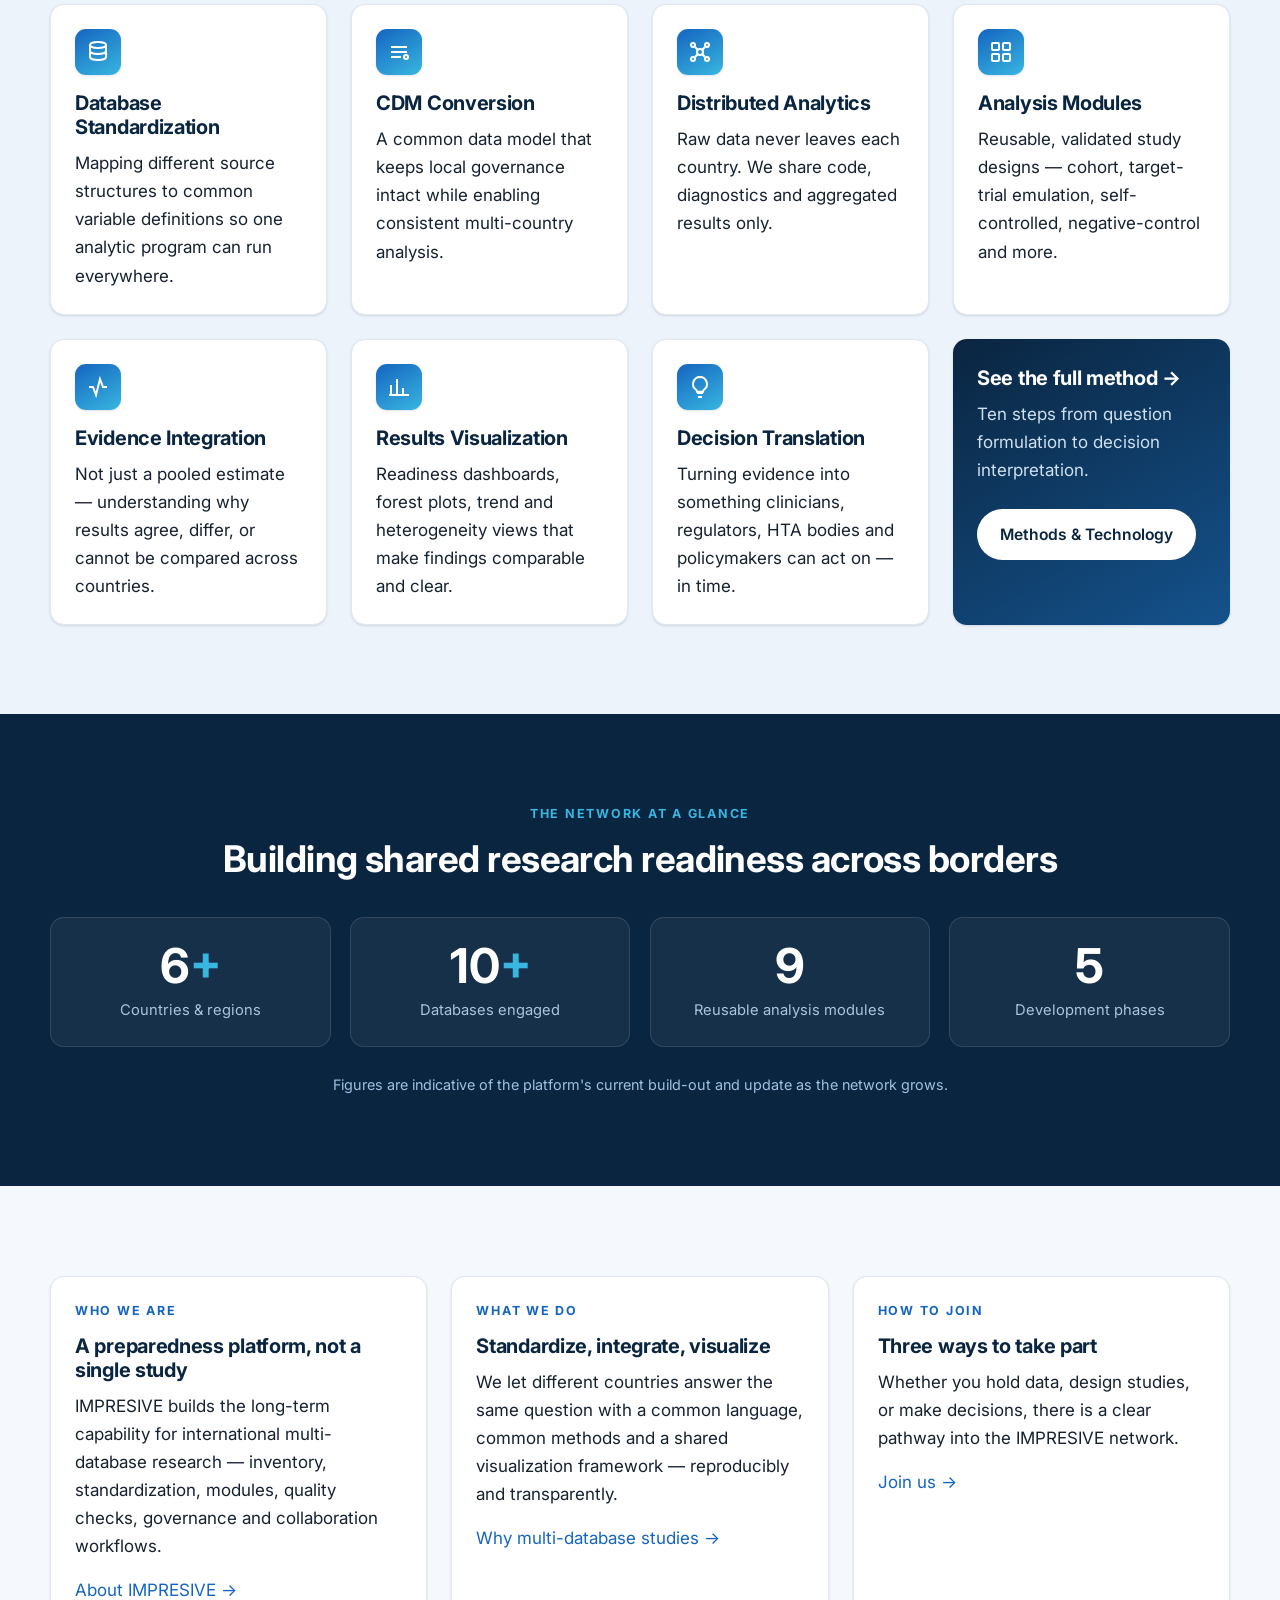
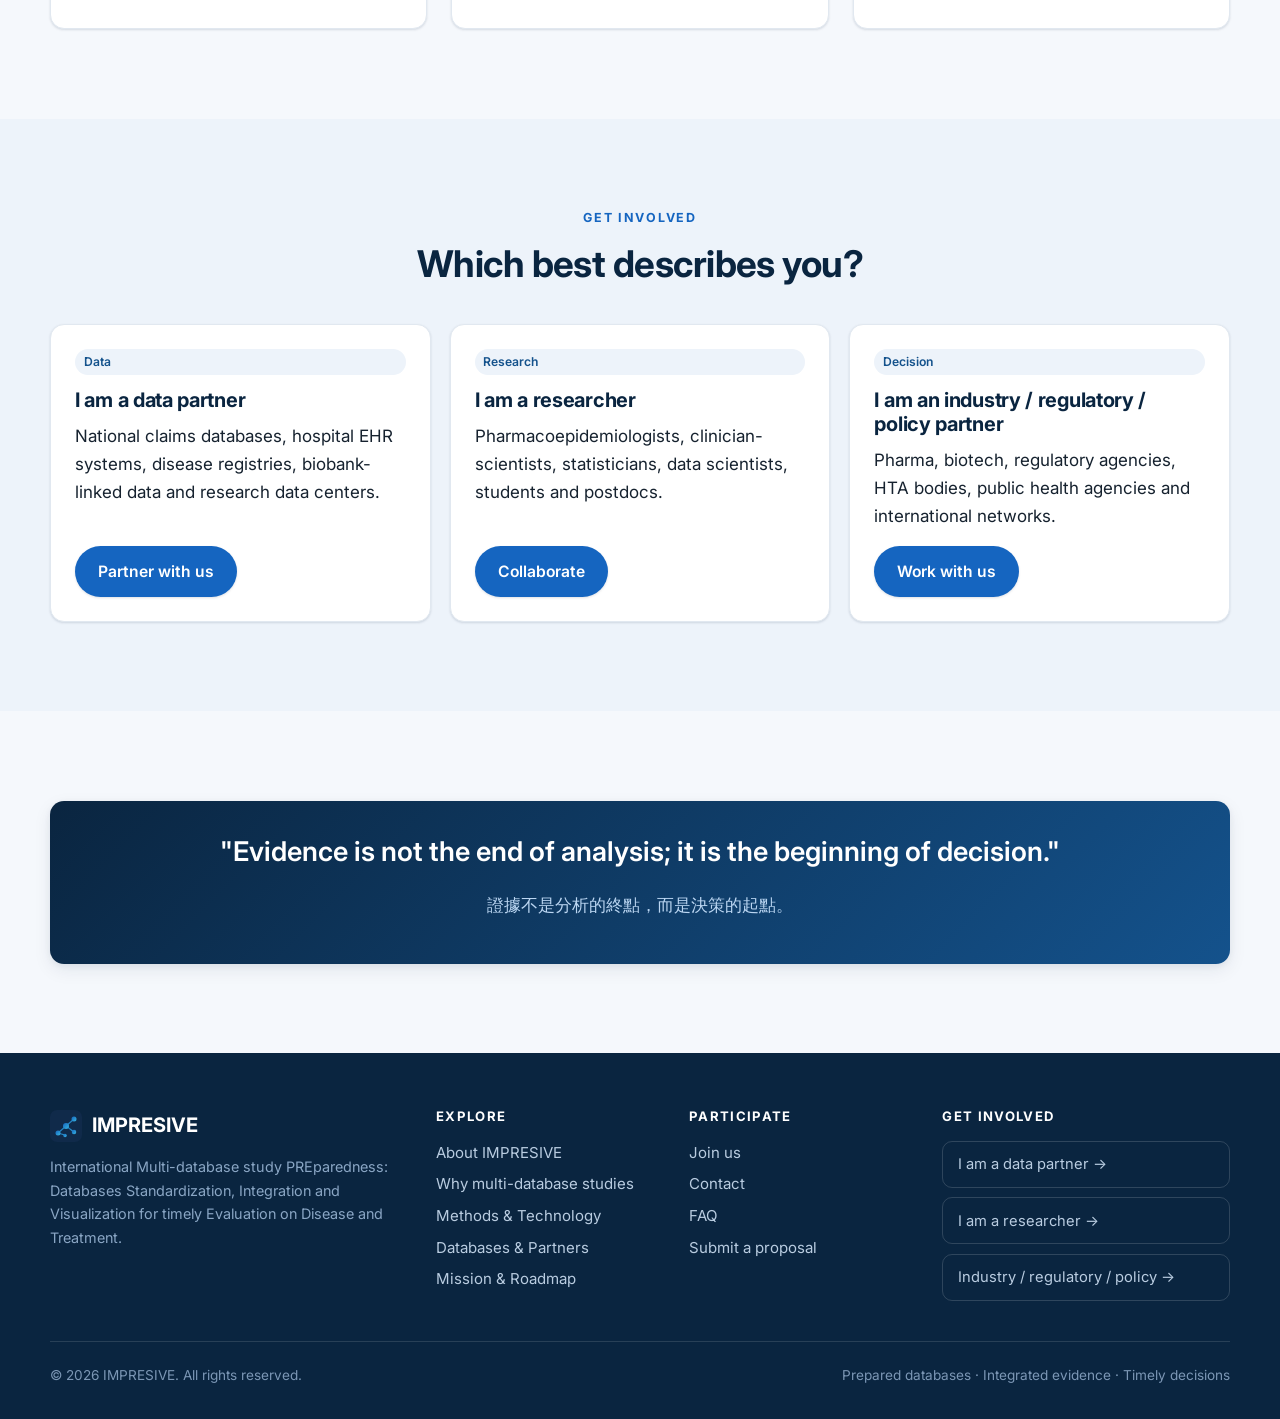
==== commit 7a3b5fab: "Match AsPEN typography: use Inter site-wide Headings now use Inter (700/800 weights) instead of Sour" ====
--- a/index.html
+++ b/index.html
@@ -8,7 +8,7 @@
   <link rel="icon" href="assets/img/favicon.svg" type="image/svg+xml" />
   <link rel="preconnect" href="https://fonts.googleapis.com" />
   <link rel="preconnect" href="https://fonts.gstatic.com" crossorigin />
-  <link href="https://fonts.googleapis.com/css2?family=Inter:wght@400;500;600;700&family=Source+Serif+4:opsz,wght@8..60,400;8..60,600;8..60,700&display=swap" rel="stylesheet" />
+  <link href="https://fonts.googleapis.com/css2?family=Inter:wght@400;500;600;700;800&display=swap" rel="stylesheet" />
   <link rel="stylesheet" href="assets/css/styles.css" />
 </head>
 <body data-page="home">
--- a/assets/css/styles.css
+++ b/assets/css/styles.css
@@ -30,7 +30,9 @@
   /* Typography */
   --font-sans: "Inter", -apple-system, BlinkMacSystemFont, "Segoe UI", Roboto,
     "Helvetica Neue", "PingFang TC", "Microsoft JhengHei", sans-serif;
-  --font-serif: "Source Serif 4", Georgia, "Times New Roman", serif;
+  /* AsPEN-style typography: Inter everywhere; headings use heavier weights, not a serif.
+     --font-serif is kept as an alias (now Inter) so existing usages need no edits. */
+  --font-serif: var(--font-sans);
 
   /* Layout */
   --maxw: 1180px;
@@ -60,8 +62,8 @@
 img, svg { max-width: 100%; display: block; }
 a { color: var(--blue-600); text-decoration: none; }
 a:hover { color: var(--blue-700); }
-h1, h2, h3, h4 { font-family: var(--font-serif); color: var(--navy-900); line-height: 1.2; font-weight: 600; }
-h1 { font-size: clamp(2.1rem, 4.6vw, 3.4rem); letter-spacing: -.01em; }
+h1, h2, h3, h4 { font-family: var(--font-sans); color: var(--navy-900); line-height: 1.2; font-weight: 700; letter-spacing: -.015em; }
+h1 { font-size: clamp(2.1rem, 4.6vw, 3.4rem); font-weight: 800; letter-spacing: -.022em; }
 h2 { font-size: clamp(1.6rem, 3vw, 2.3rem); margin: 0 0 .6em; }
 h3 { font-size: 1.25rem; margin: 0 0 .5em; }
 p { margin: 0 0 1rem; }
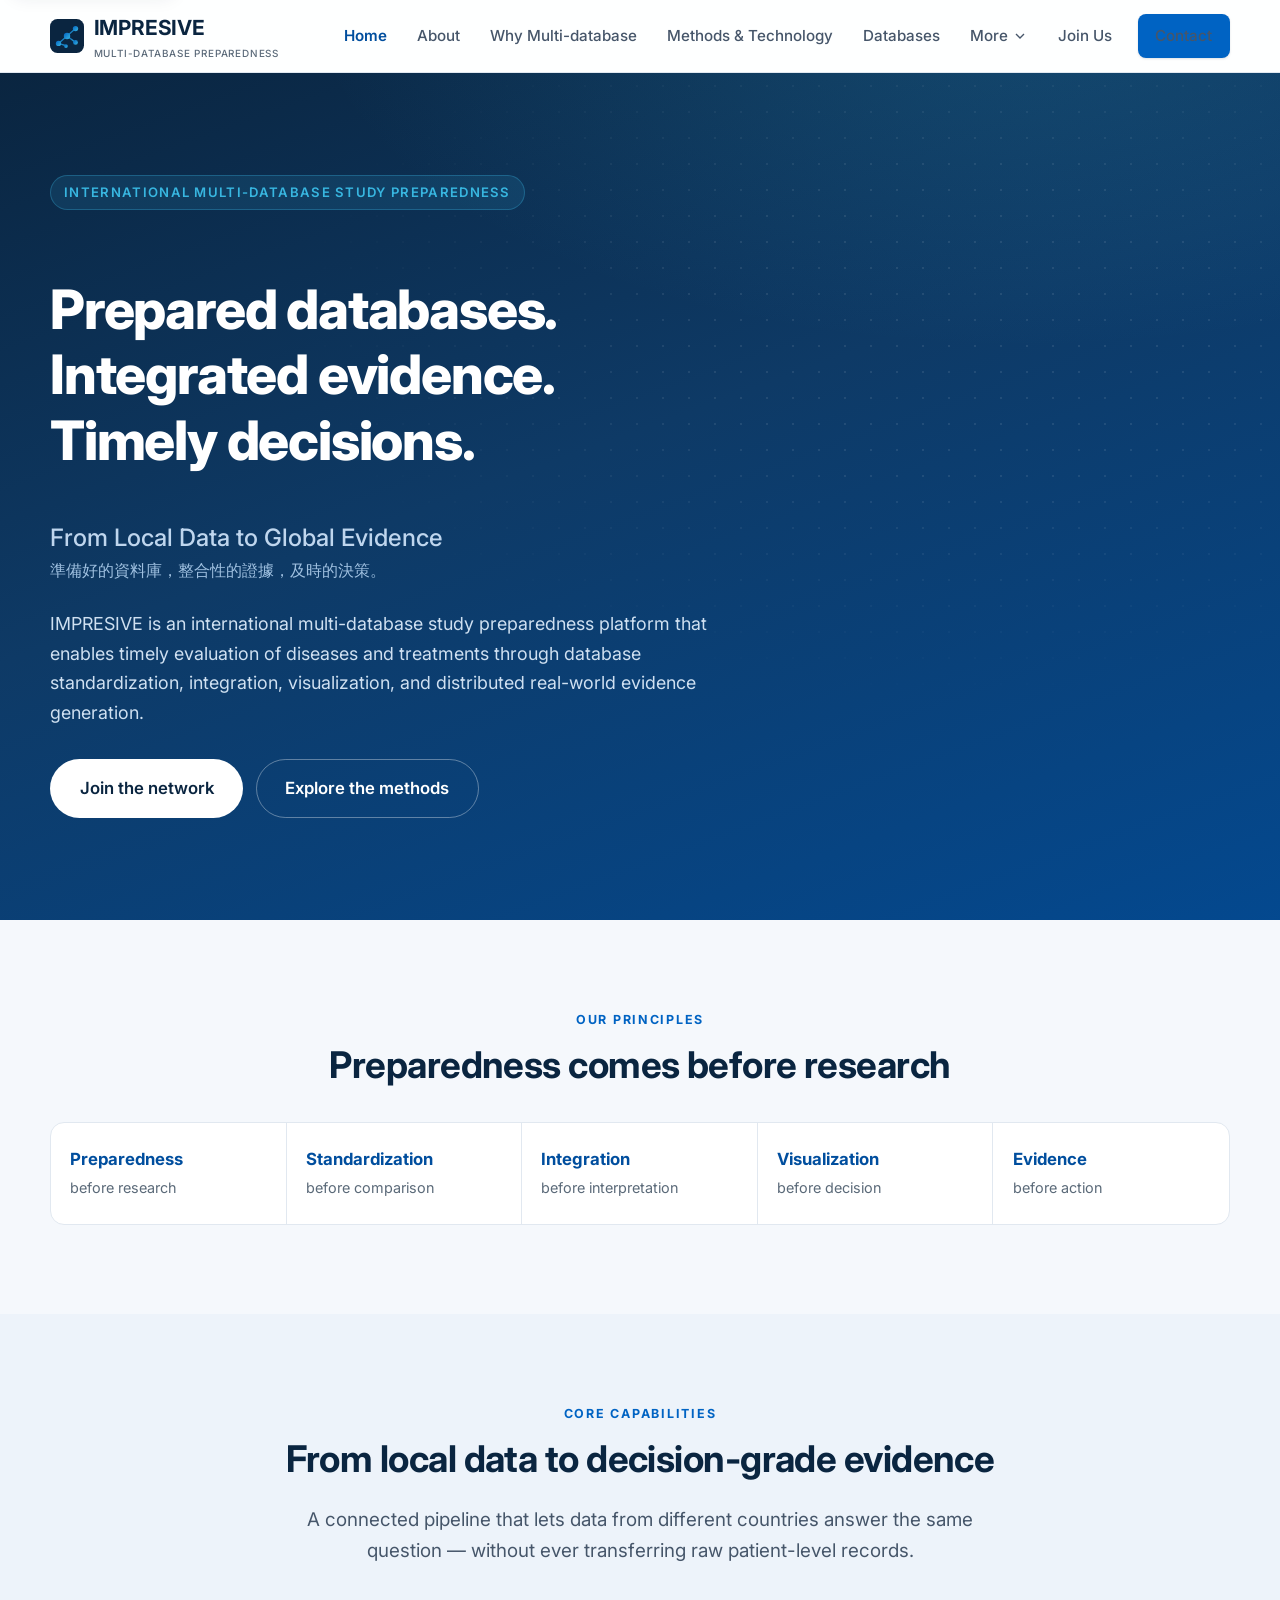
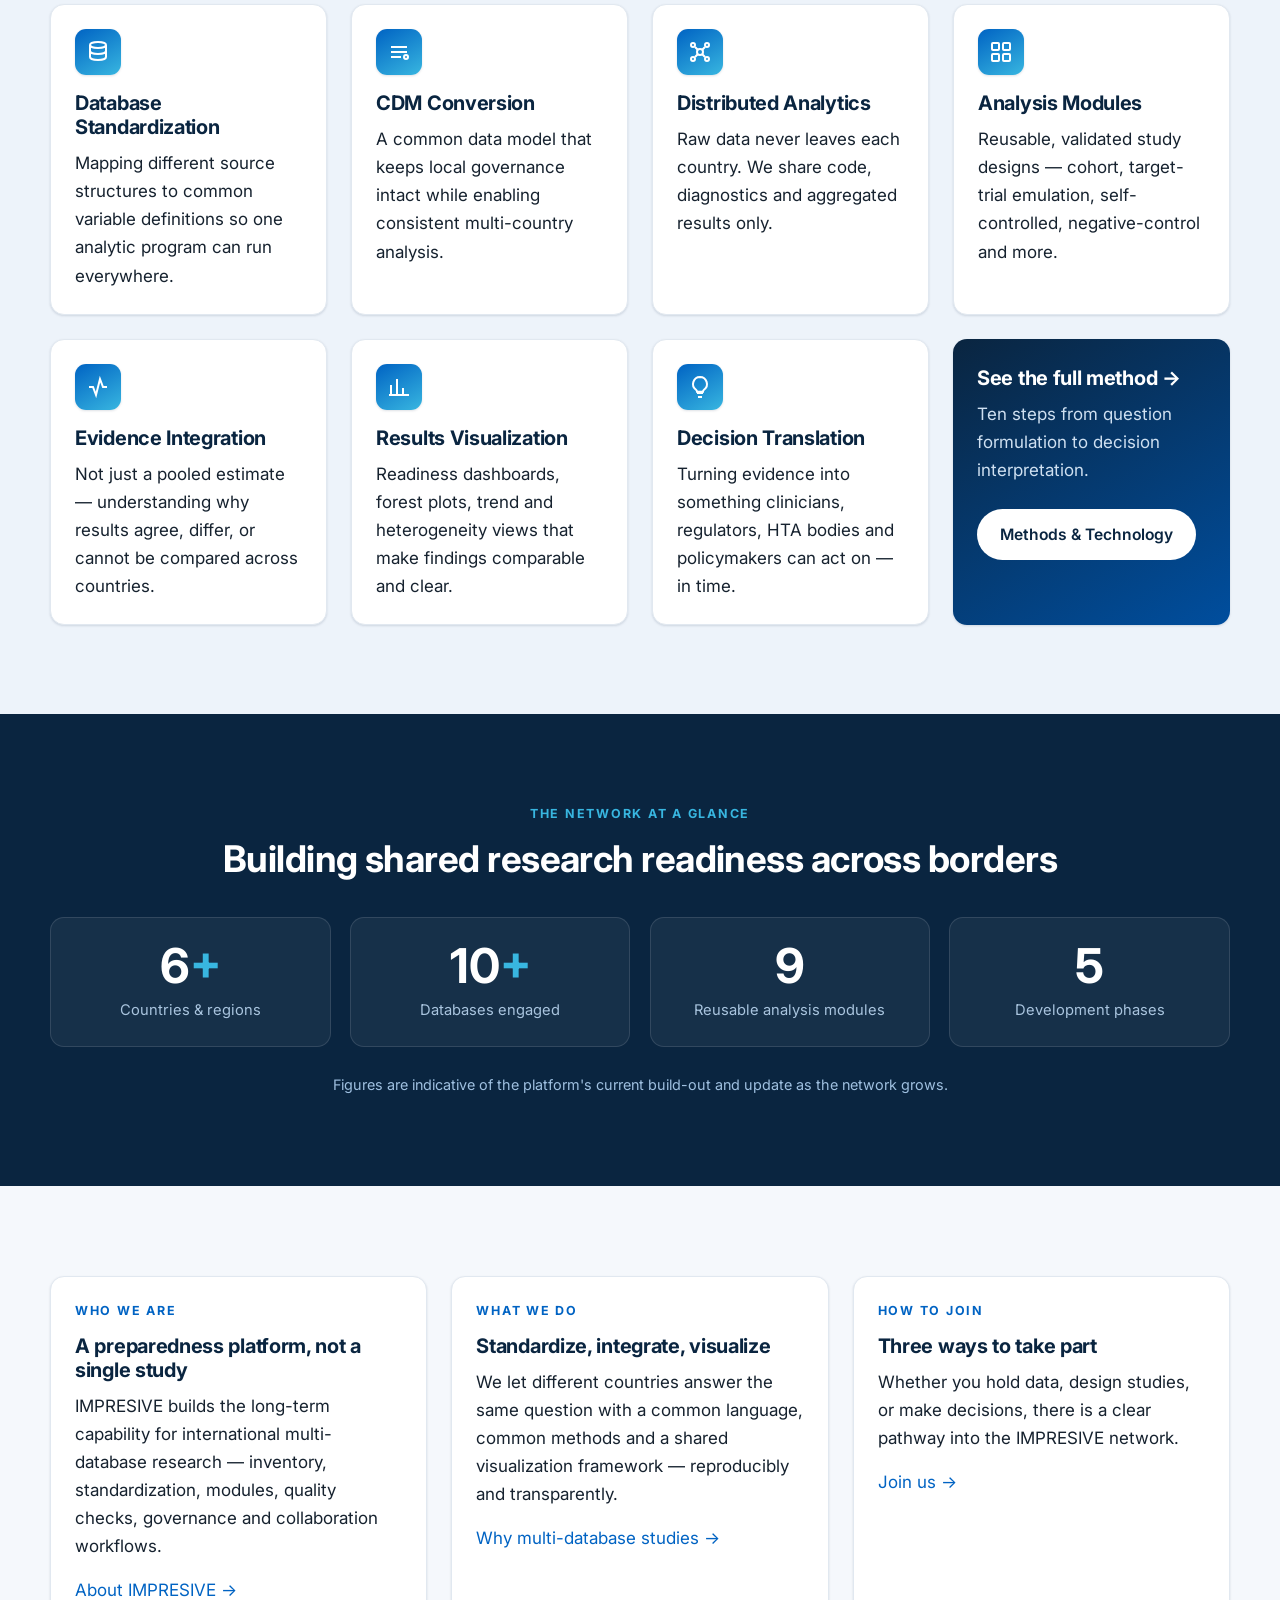
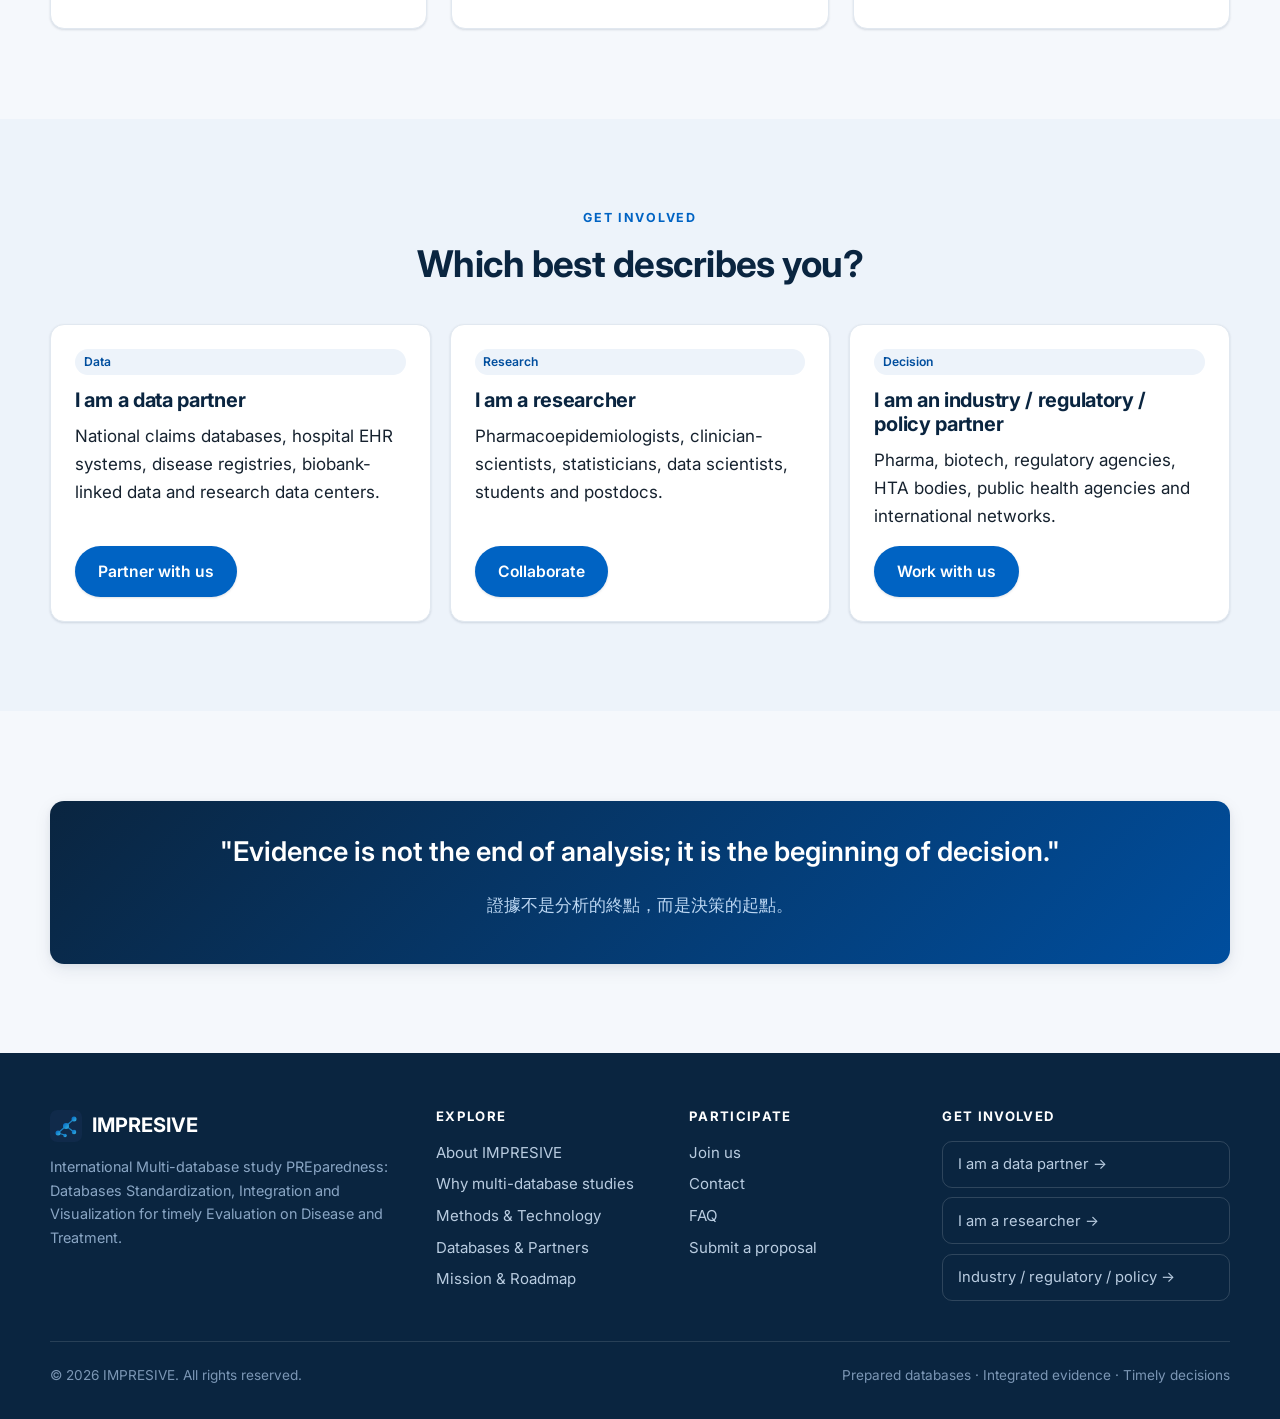
==== commit 5ad1f098: "Switch brand blue to Amgen blue (#0063C3) Primary blue is now the official Amgen blue (#0063C3, Pant" ====
--- a/index.html
+++ b/index.html
@@ -17,7 +17,7 @@
   <header class="site-header">
     <div class="wrap nav">
       <a class="brand" href="index.html" aria-label="IMPRESIVE home">
-        <svg class="mark" viewBox="0 0 64 64" aria-hidden="true"><defs><linearGradient id="bm" x1="0" y1="0" x2="1" y2="1"><stop offset="0" stop-color="#1565C0"/><stop offset="1" stop-color="#38B6E0"/></linearGradient></defs><rect width="64" height="64" rx="14" fill="#0A2540"/><g stroke="url(#bm)" stroke-width="2.4" fill="none" opacity=".9"><line x1="16" y1="46" x2="32" y2="32"/><line x1="32" y1="32" x2="48" y2="18"/><line x1="32" y1="32" x2="48" y2="44"/><line x1="16" y1="46" x2="30" y2="50"/></g><g fill="url(#bm)"><circle cx="16" cy="46" r="5"/><circle cx="32" cy="32" r="6"/><circle cx="48" cy="18" r="5"/><circle cx="48" cy="44" r="4.5"/><circle cx="30" cy="51" r="3.5"/></g></svg>
+        <svg class="mark" viewBox="0 0 64 64" aria-hidden="true"><defs><linearGradient id="bm" x1="0" y1="0" x2="1" y2="1"><stop offset="0" stop-color="#0063C3"/><stop offset="1" stop-color="#38B6E0"/></linearGradient></defs><rect width="64" height="64" rx="14" fill="#0A2540"/><g stroke="url(#bm)" stroke-width="2.4" fill="none" opacity=".9"><line x1="16" y1="46" x2="32" y2="32"/><line x1="32" y1="32" x2="48" y2="18"/><line x1="32" y1="32" x2="48" y2="44"/><line x1="16" y1="46" x2="30" y2="50"/></g><g fill="url(#bm)"><circle cx="16" cy="46" r="5"/><circle cx="32" cy="32" r="6"/><circle cx="48" cy="18" r="5"/><circle cx="48" cy="44" r="4.5"/><circle cx="30" cy="51" r="3.5"/></g></svg>
         <span>IMPRESIVE<small>Multi-database Preparedness</small></span>
       </a>
       <button class="nav-toggle" aria-label="Toggle menu" aria-expanded="false" aria-controls="nav-links">
@@ -218,7 +218,7 @@
       <div class="footer-grid">
         <div>
           <div class="fbrand">
-            <svg class="mark" viewBox="0 0 64 64" aria-hidden="true"><defs><linearGradient id="fm" x1="0" y1="0" x2="1" y2="1"><stop offset="0" stop-color="#1565C0"/><stop offset="1" stop-color="#38B6E0"/></linearGradient></defs><rect width="64" height="64" rx="14" fill="#102a4a"/><g stroke="url(#fm)" stroke-width="2.4" fill="none"><line x1="16" y1="46" x2="32" y2="32"/><line x1="32" y1="32" x2="48" y2="18"/><line x1="32" y1="32" x2="48" y2="44"/></g><g fill="url(#fm)"><circle cx="16" cy="46" r="5"/><circle cx="32" cy="32" r="6"/><circle cx="48" cy="18" r="5"/><circle cx="48" cy="44" r="4.5"/></g></svg>
+            <svg class="mark" viewBox="0 0 64 64" aria-hidden="true"><defs><linearGradient id="fm" x1="0" y1="0" x2="1" y2="1"><stop offset="0" stop-color="#0063C3"/><stop offset="1" stop-color="#38B6E0"/></linearGradient></defs><rect width="64" height="64" rx="14" fill="#102a4a"/><g stroke="url(#fm)" stroke-width="2.4" fill="none"><line x1="16" y1="46" x2="32" y2="32"/><line x1="32" y1="32" x2="48" y2="18"/><line x1="32" y1="32" x2="48" y2="44"/></g><g fill="url(#fm)"><circle cx="16" cy="46" r="5"/><circle cx="32" cy="32" r="6"/><circle cx="48" cy="18" r="5"/><circle cx="48" cy="44" r="4.5"/></g></svg>
             IMPRESIVE
           </div>
           <p class="full">International Multi-database study PREparedness: Databases Standardization,
--- a/assets/css/styles.css
+++ b/assets/css/styles.css
@@ -9,9 +9,9 @@
   /* Blue palette */
   --navy-900: #0A2540;   /* deepest — headers, footer */
   --navy-800: #0E3A66;
-  --blue-700: #14528C;   /* primary */
-  --blue-600: #1565C0;
-  --blue-500: #1E78D4;   /* interactive */
+  --blue-700: #004E9E;   /* Amgen-blue dark (hover) */
+  --blue-600: #0063C3;   /* AMGEN BLUE — primary */
+  --blue-500: #2480D8;   /* interactive */
   --blue-400: #4F9BE8;
   --blue-200: #BBD6F2;
   --cyan-400: #38B6E0;   /* accent */
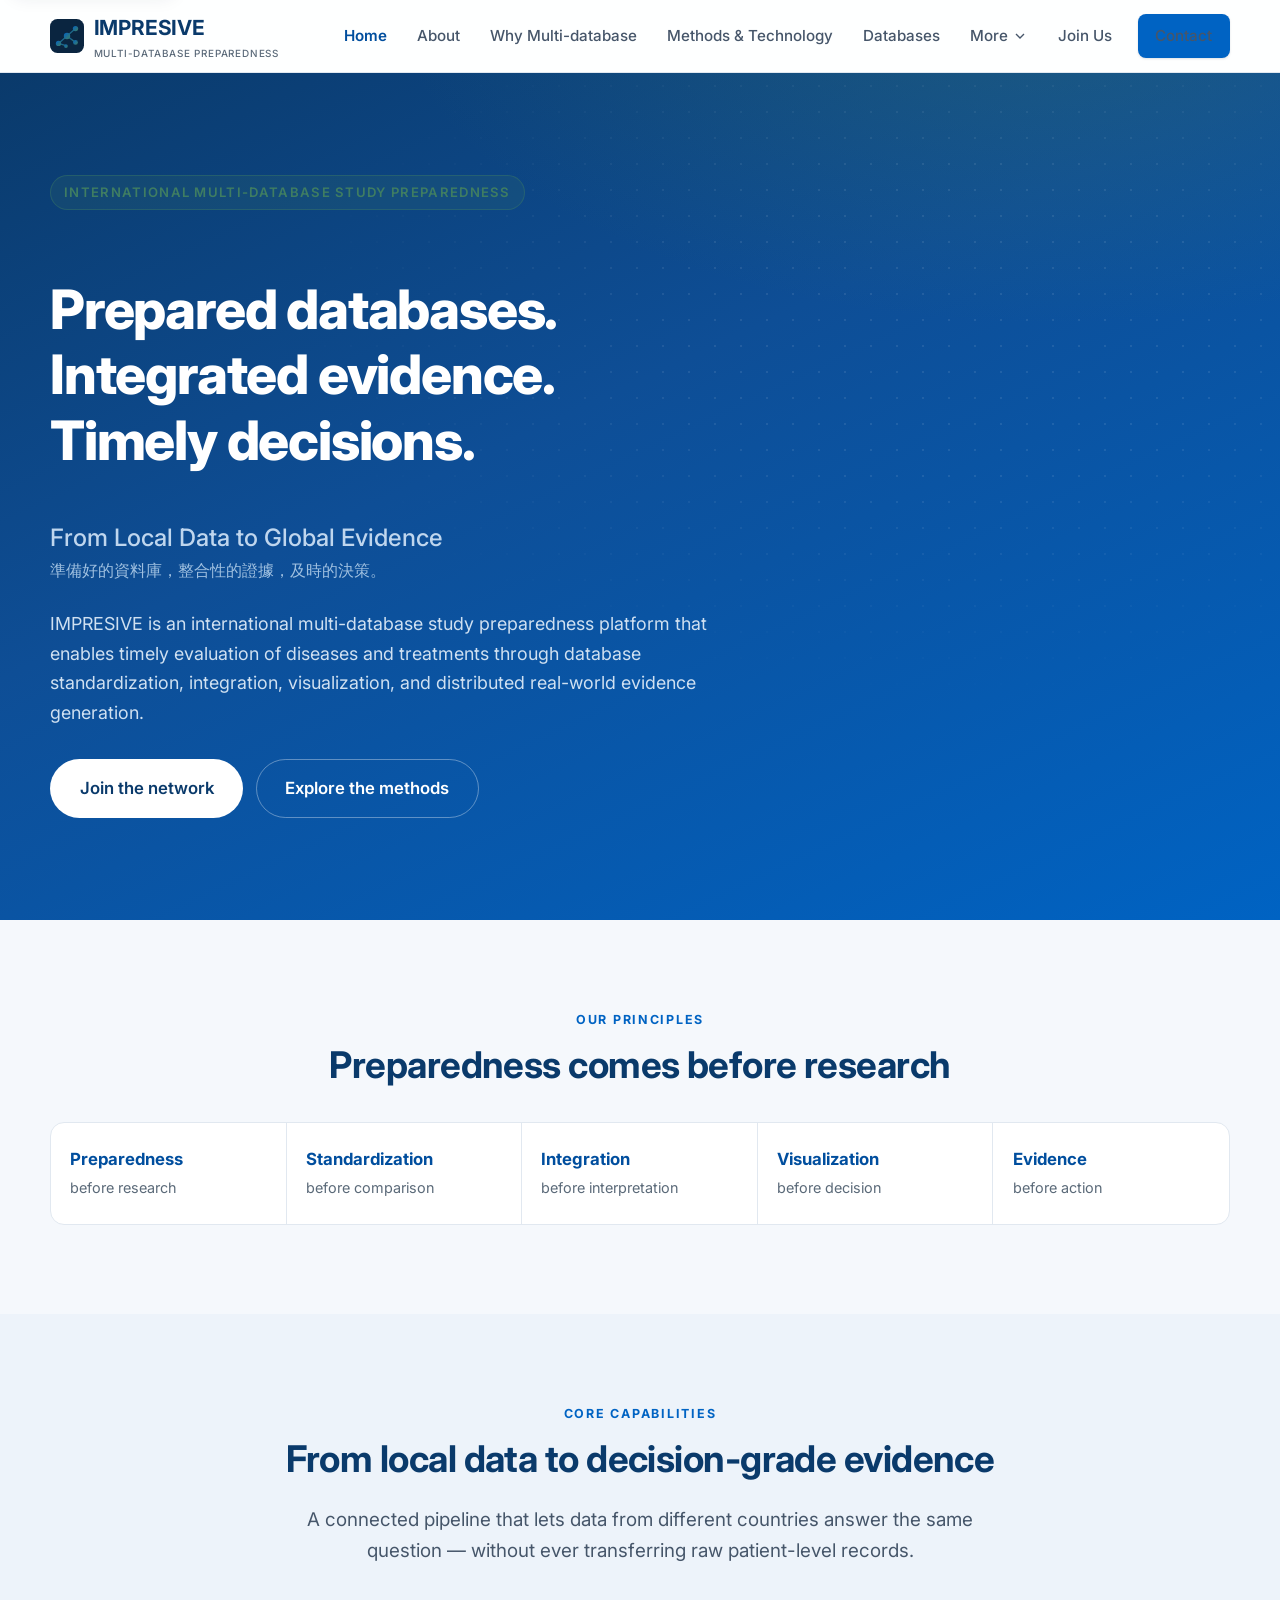
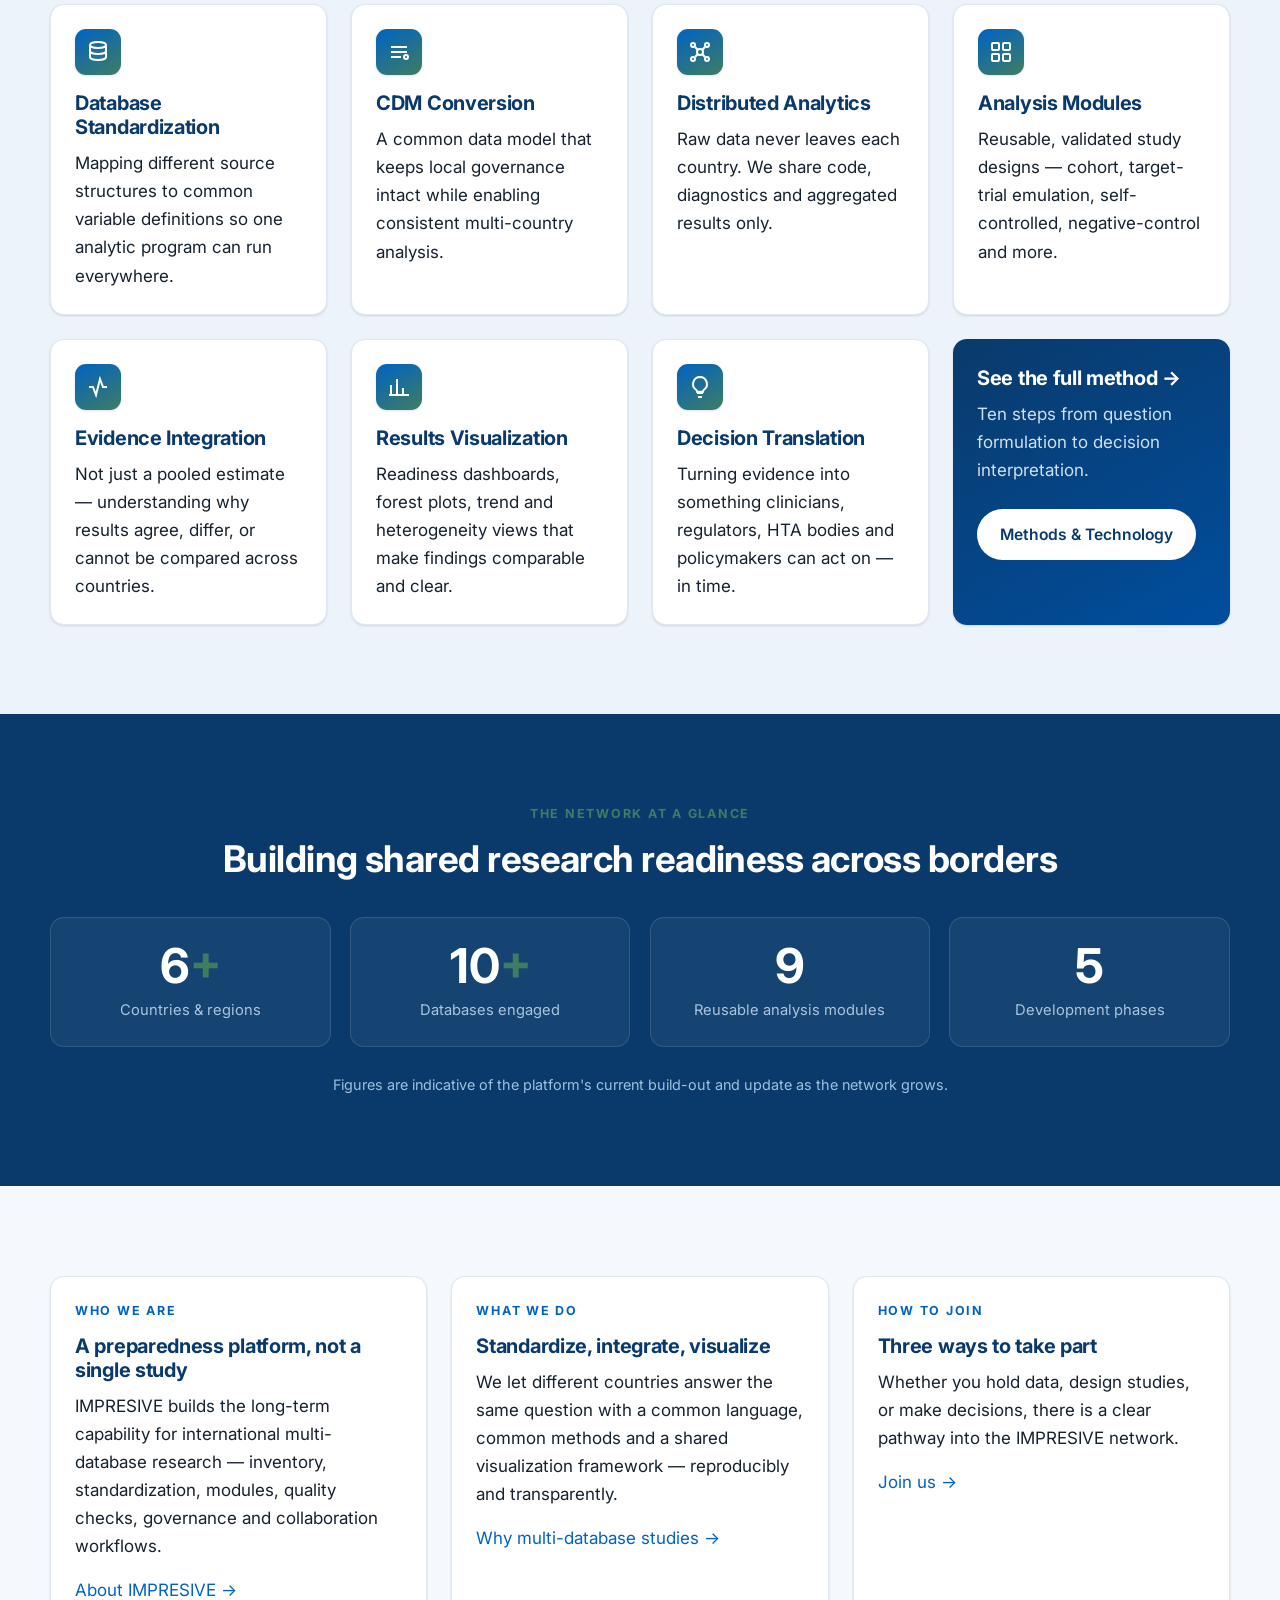
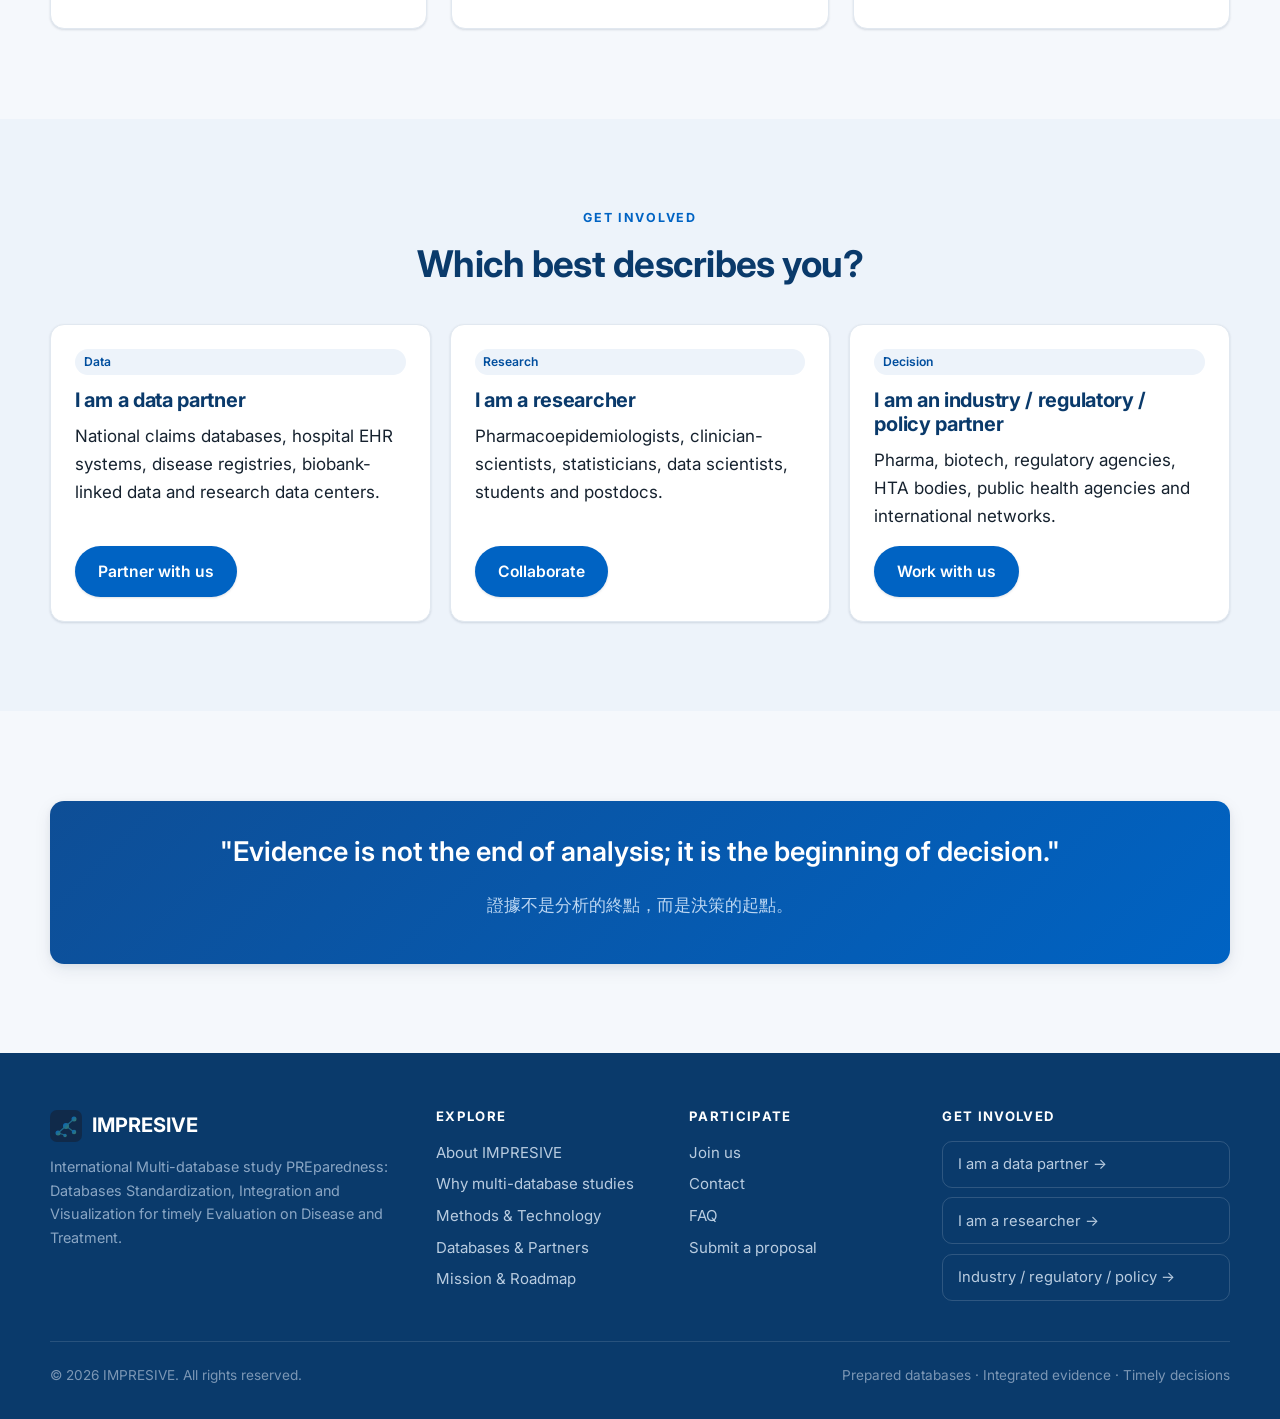
==== commit 436c74da: "Add PHDc green as secondary accent alongside Amgen blue Pair Amgen blue (#0063C3) primary with PHDc " ====
--- a/index.html
+++ b/index.html
@@ -17,7 +17,7 @@
   <header class="site-header">
     <div class="wrap nav">
       <a class="brand" href="index.html" aria-label="IMPRESIVE home">
-        <svg class="mark" viewBox="0 0 64 64" aria-hidden="true"><defs><linearGradient id="bm" x1="0" y1="0" x2="1" y2="1"><stop offset="0" stop-color="#0063C3"/><stop offset="1" stop-color="#38B6E0"/></linearGradient></defs><rect width="64" height="64" rx="14" fill="#0A2540"/><g stroke="url(#bm)" stroke-width="2.4" fill="none" opacity=".9"><line x1="16" y1="46" x2="32" y2="32"/><line x1="32" y1="32" x2="48" y2="18"/><line x1="32" y1="32" x2="48" y2="44"/><line x1="16" y1="46" x2="30" y2="50"/></g><g fill="url(#bm)"><circle cx="16" cy="46" r="5"/><circle cx="32" cy="32" r="6"/><circle cx="48" cy="18" r="5"/><circle cx="48" cy="44" r="4.5"/><circle cx="30" cy="51" r="3.5"/></g></svg>
+        <svg class="mark" viewBox="0 0 64 64" aria-hidden="true"><defs><linearGradient id="bm" x1="0" y1="0" x2="1" y2="1"><stop offset="0" stop-color="#0063C3"/><stop offset="1" stop-color="#3F7D62"/></linearGradient></defs><rect width="64" height="64" rx="14" fill="#0A2540"/><g stroke="url(#bm)" stroke-width="2.4" fill="none" opacity=".9"><line x1="16" y1="46" x2="32" y2="32"/><line x1="32" y1="32" x2="48" y2="18"/><line x1="32" y1="32" x2="48" y2="44"/><line x1="16" y1="46" x2="30" y2="50"/></g><g fill="url(#bm)"><circle cx="16" cy="46" r="5"/><circle cx="32" cy="32" r="6"/><circle cx="48" cy="18" r="5"/><circle cx="48" cy="44" r="4.5"/><circle cx="30" cy="51" r="3.5"/></g></svg>
         <span>IMPRESIVE<small>Multi-database Preparedness</small></span>
       </a>
       <button class="nav-toggle" aria-label="Toggle menu" aria-expanded="false" aria-controls="nav-links">
@@ -218,7 +218,7 @@
       <div class="footer-grid">
         <div>
           <div class="fbrand">
-            <svg class="mark" viewBox="0 0 64 64" aria-hidden="true"><defs><linearGradient id="fm" x1="0" y1="0" x2="1" y2="1"><stop offset="0" stop-color="#0063C3"/><stop offset="1" stop-color="#38B6E0"/></linearGradient></defs><rect width="64" height="64" rx="14" fill="#102a4a"/><g stroke="url(#fm)" stroke-width="2.4" fill="none"><line x1="16" y1="46" x2="32" y2="32"/><line x1="32" y1="32" x2="48" y2="18"/><line x1="32" y1="32" x2="48" y2="44"/></g><g fill="url(#fm)"><circle cx="16" cy="46" r="5"/><circle cx="32" cy="32" r="6"/><circle cx="48" cy="18" r="5"/><circle cx="48" cy="44" r="4.5"/></g></svg>
+            <svg class="mark" viewBox="0 0 64 64" aria-hidden="true"><defs><linearGradient id="fm" x1="0" y1="0" x2="1" y2="1"><stop offset="0" stop-color="#0063C3"/><stop offset="1" stop-color="#3F7D62"/></linearGradient></defs><rect width="64" height="64" rx="14" fill="#102a4a"/><g stroke="url(#fm)" stroke-width="2.4" fill="none"><line x1="16" y1="46" x2="32" y2="32"/><line x1="32" y1="32" x2="48" y2="18"/><line x1="32" y1="32" x2="48" y2="44"/></g><g fill="url(#fm)"><circle cx="16" cy="46" r="5"/><circle cx="32" cy="32" r="6"/><circle cx="48" cy="18" r="5"/><circle cx="48" cy="44" r="4.5"/></g></svg>
             IMPRESIVE
           </div>
           <p class="full">International Multi-database study PREparedness: Databases Standardization,
--- a/assets/css/styles.css
+++ b/assets/css/styles.css
@@ -7,14 +7,18 @@
 /* ----- Design tokens ----- */
 :root {
   /* Blue palette */
-  --navy-900: #0A2540;   /* deepest — headers, footer */
-  --navy-800: #0E3A66;
+  --navy-900: #0A3A6B;   /* deep blue — footer / dark sections (lighter, less heavy) */
+  --navy-800: #0E4E96;
   --blue-700: #004E9E;   /* Amgen-blue dark (hover) */
   --blue-600: #0063C3;   /* AMGEN BLUE — primary */
   --blue-500: #2480D8;   /* interactive */
   --blue-400: #4F9BE8;
   --blue-200: #BBD6F2;
-  --cyan-400: #38B6E0;   /* accent */
+  /* PHDc green — secondary accent (pairs with Amgen blue) */
+  --green-700: #1D6F57;
+  --green-600: #3F7D62;  /* PHDc green */
+  --green-400: #6BAE8E;
+  --cyan-400: #3F7D62;   /* accent alias -> PHDc green */
 
   --ink: #16222F;
   --slate: #46566A;
@@ -198,8 +202,8 @@
 .hero {
   position: relative; overflow: hidden;
   background:
-    radial-gradient(1200px 600px at 80% -10%, rgba(56,182,224,.18), transparent 60%),
-    linear-gradient(160deg, var(--navy-900) 0%, var(--navy-800) 45%, var(--blue-700) 120%);
+    radial-gradient(1100px 560px at 82% -10%, rgba(63,125,98,.30), transparent 60%),
+    linear-gradient(155deg, var(--navy-900) 0%, var(--navy-800) 42%, var(--blue-600) 100%);
   color: #EAF2FB;
 }
 .hero::after {  /* faint world-map / grid motif */
@@ -215,7 +219,7 @@
 .hero .kicker {
   display: inline-flex; align-items: center; gap: .6em; font-size: .82rem; font-weight: 600;
   letter-spacing: .1em; text-transform: uppercase; color: var(--cyan-400);
-  background: rgba(56,182,224,.12); border: 1px solid rgba(56,182,224,.3);
+  background: rgba(63,125,98,.16); border: 1px solid rgba(63,125,98,.4);
   padding: .4em 1em; border-radius: 999px; margin-bottom: 1.4rem;
 }
 .hero .tagline { font-size: clamp(1.15rem, 2.4vw, 1.5rem); color: #BFD6EE; font-weight: 500;
@@ -227,7 +231,7 @@
 
 /* page hero (inner pages) */
 .page-hero { background:
-    linear-gradient(160deg, var(--navy-900), var(--blue-700));
+    linear-gradient(150deg, var(--navy-800), var(--blue-600));
   color: #EAF2FB; }
 .page-hero .wrap { padding-block: clamp(2.6rem, 6vw, 4.2rem); }
 .page-hero h1 { color: #fff; }
@@ -320,7 +324,7 @@
 /* callout */
 .callout {
   border-radius: var(--radius); padding: 1.8rem 2rem;
-  background: linear-gradient(135deg, var(--navy-900), var(--blue-700)); color: #fff;
+  background: linear-gradient(135deg, var(--navy-800), var(--blue-600)); color: #fff;
   box-shadow: var(--shadow-md);
 }
 .callout .q { font-family: var(--font-serif); font-size: clamp(1.2rem, 2.6vw, 1.7rem); font-weight: 600; }
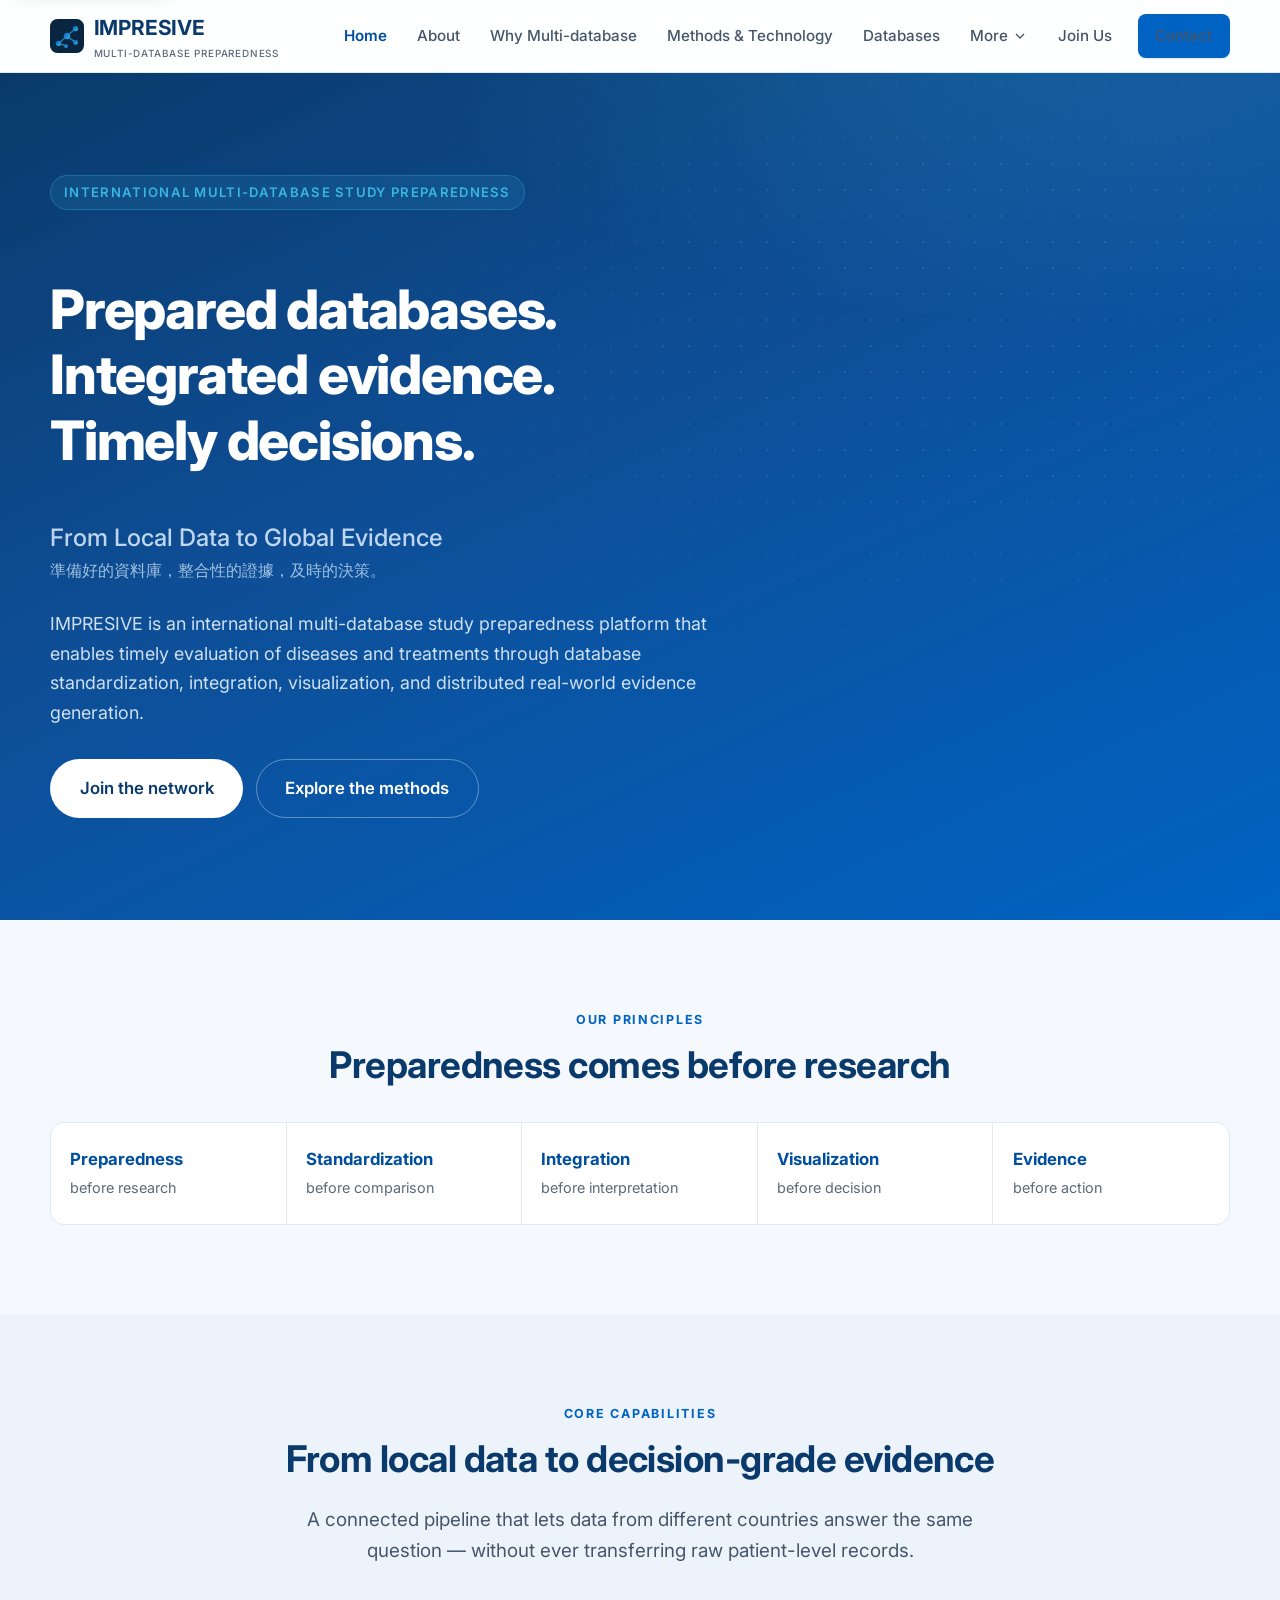
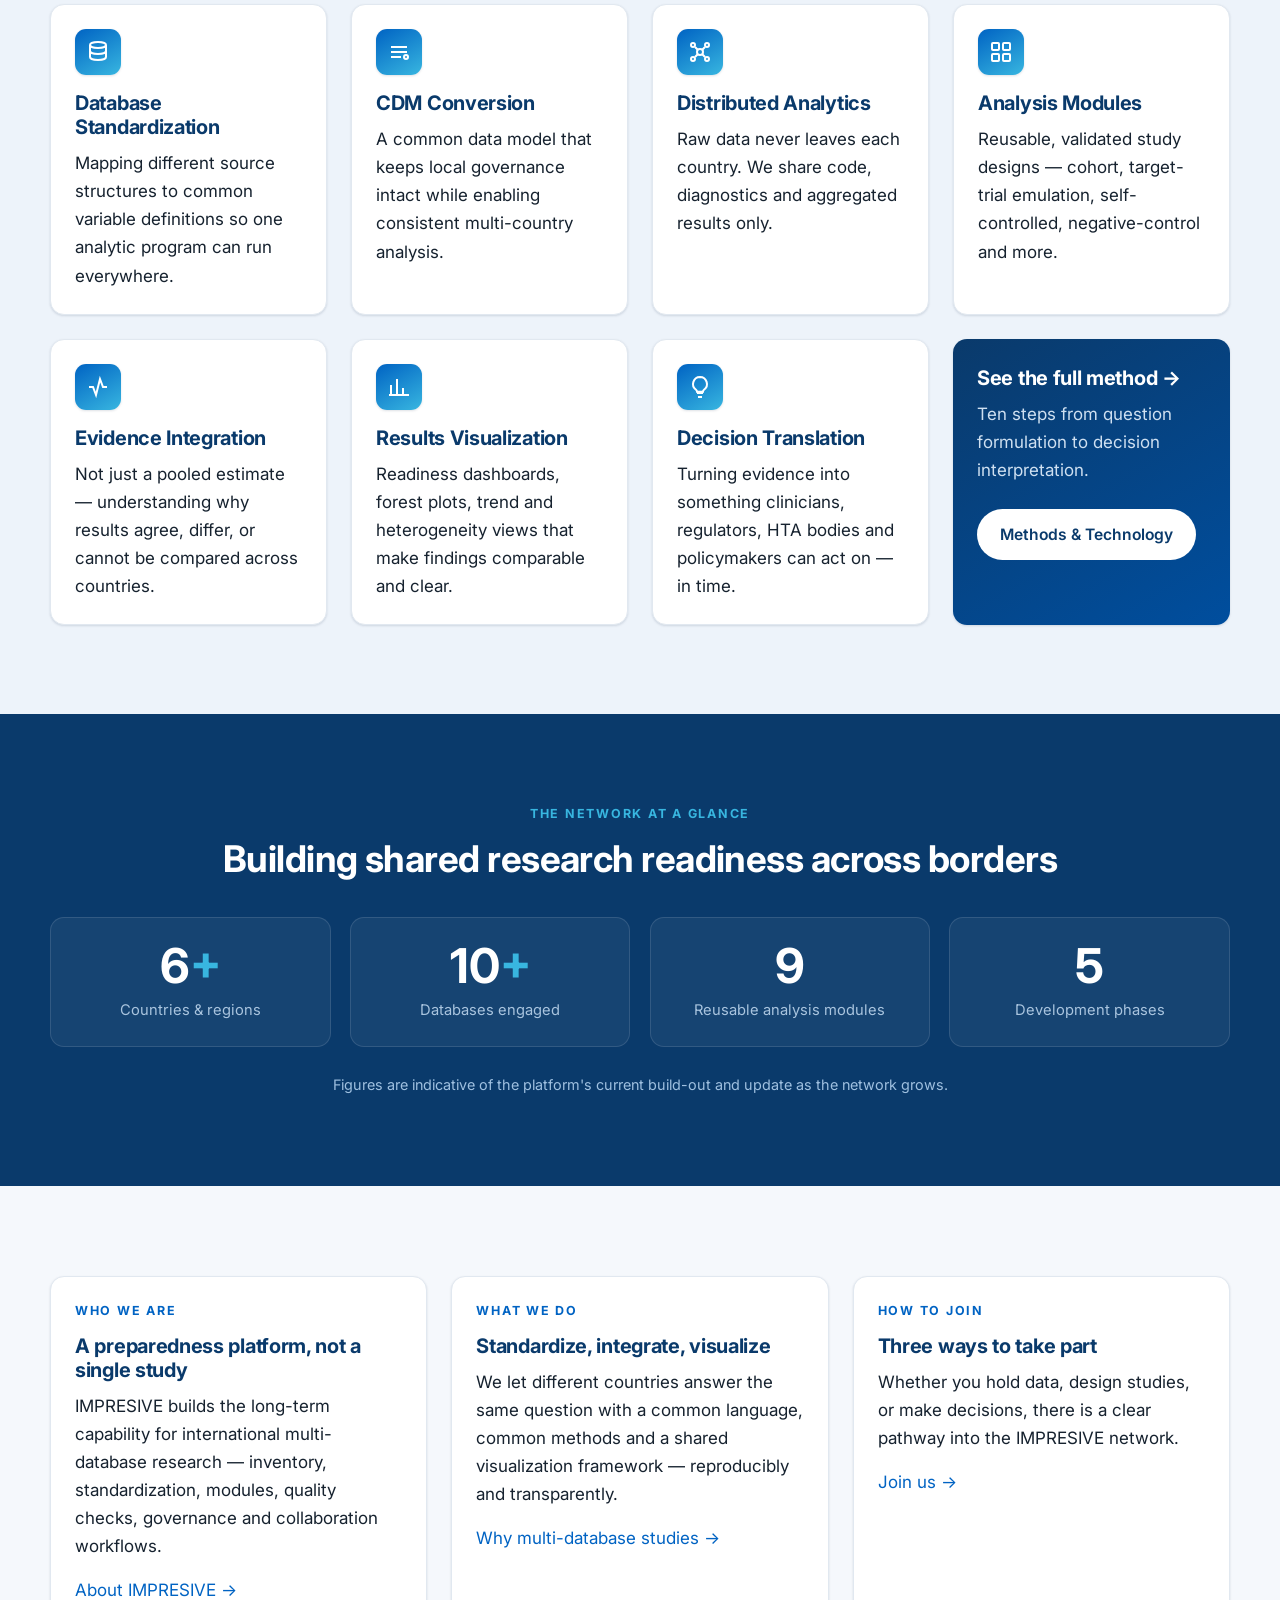
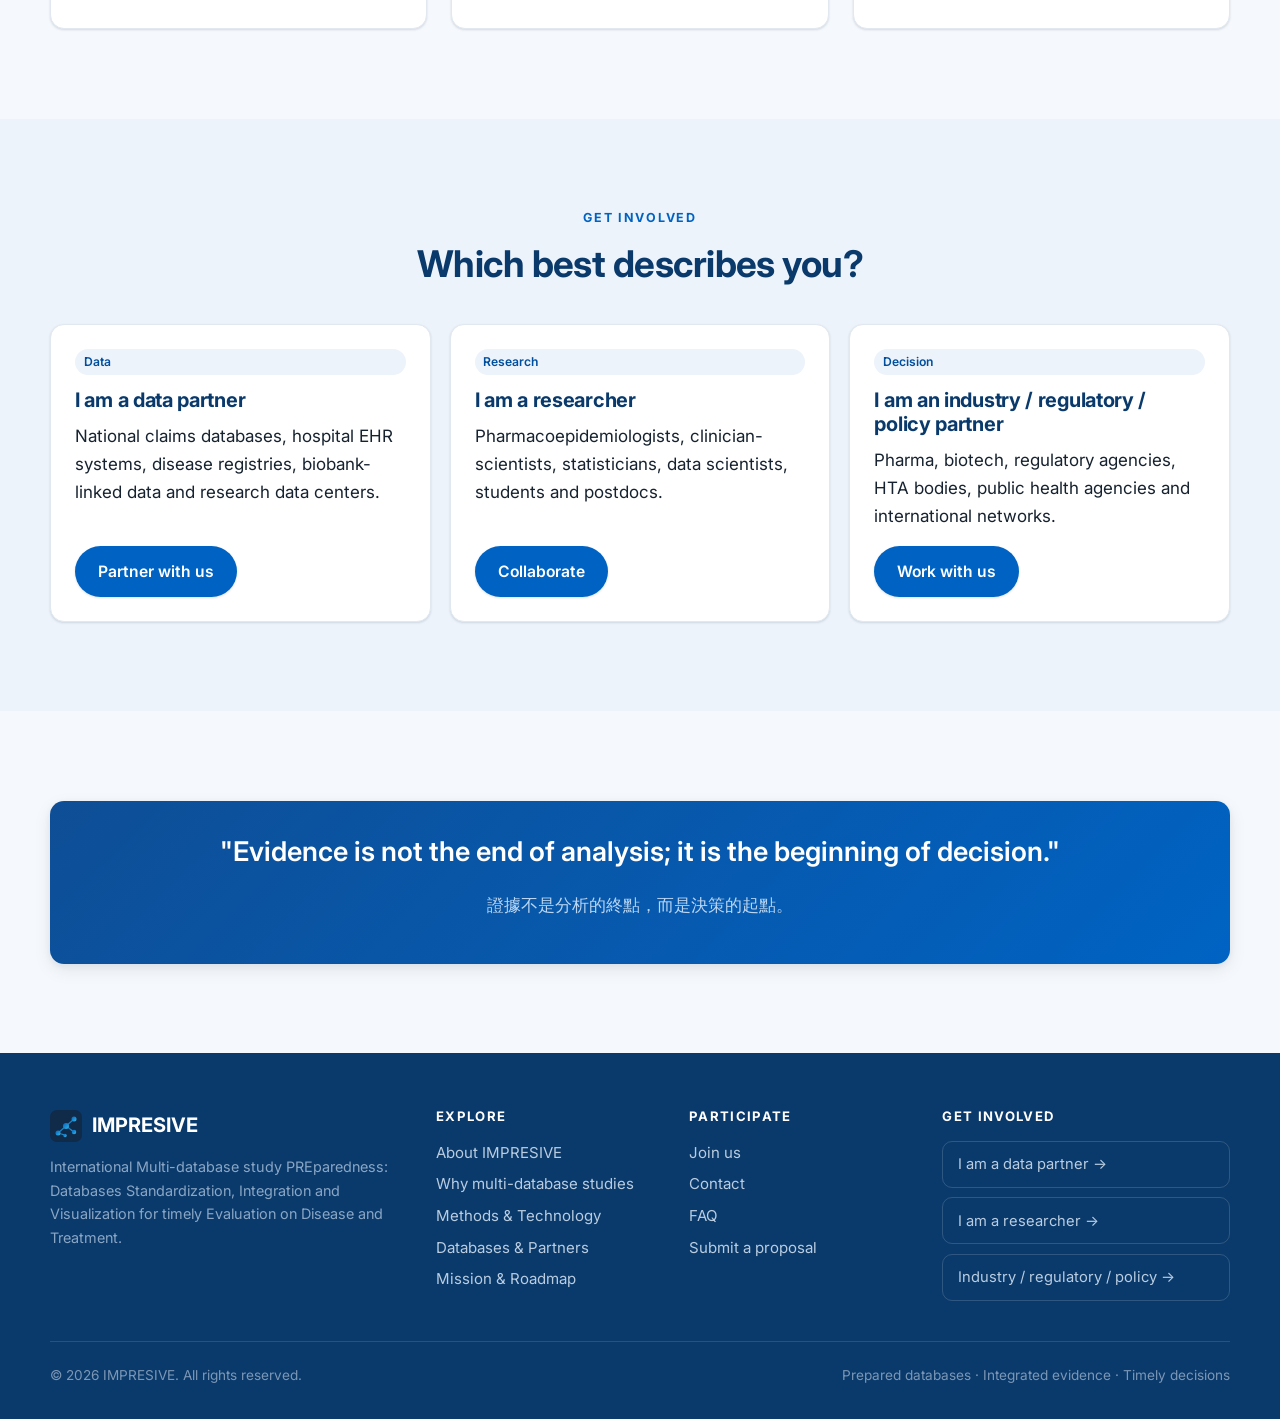
==== commit 771f4efe: "Revert clashing green accents to cohesive blue palette PHDc sage green did not harmonize with Amgen " ====
--- a/index.html
+++ b/index.html
@@ -17,7 +17,7 @@
   <header class="site-header">
     <div class="wrap nav">
       <a class="brand" href="index.html" aria-label="IMPRESIVE home">
-        <svg class="mark" viewBox="0 0 64 64" aria-hidden="true"><defs><linearGradient id="bm" x1="0" y1="0" x2="1" y2="1"><stop offset="0" stop-color="#0063C3"/><stop offset="1" stop-color="#3F7D62"/></linearGradient></defs><rect width="64" height="64" rx="14" fill="#0A2540"/><g stroke="url(#bm)" stroke-width="2.4" fill="none" opacity=".9"><line x1="16" y1="46" x2="32" y2="32"/><line x1="32" y1="32" x2="48" y2="18"/><line x1="32" y1="32" x2="48" y2="44"/><line x1="16" y1="46" x2="30" y2="50"/></g><g fill="url(#bm)"><circle cx="16" cy="46" r="5"/><circle cx="32" cy="32" r="6"/><circle cx="48" cy="18" r="5"/><circle cx="48" cy="44" r="4.5"/><circle cx="30" cy="51" r="3.5"/></g></svg>
+        <svg class="mark" viewBox="0 0 64 64" aria-hidden="true"><defs><linearGradient id="bm" x1="0" y1="0" x2="1" y2="1"><stop offset="0" stop-color="#0063C3"/><stop offset="1" stop-color="#38B6E0"/></linearGradient></defs><rect width="64" height="64" rx="14" fill="#0A2540"/><g stroke="url(#bm)" stroke-width="2.4" fill="none" opacity=".9"><line x1="16" y1="46" x2="32" y2="32"/><line x1="32" y1="32" x2="48" y2="18"/><line x1="32" y1="32" x2="48" y2="44"/><line x1="16" y1="46" x2="30" y2="50"/></g><g fill="url(#bm)"><circle cx="16" cy="46" r="5"/><circle cx="32" cy="32" r="6"/><circle cx="48" cy="18" r="5"/><circle cx="48" cy="44" r="4.5"/><circle cx="30" cy="51" r="3.5"/></g></svg>
         <span>IMPRESIVE<small>Multi-database Preparedness</small></span>
       </a>
       <button class="nav-toggle" aria-label="Toggle menu" aria-expanded="false" aria-controls="nav-links">
@@ -218,7 +218,7 @@
       <div class="footer-grid">
         <div>
           <div class="fbrand">
-            <svg class="mark" viewBox="0 0 64 64" aria-hidden="true"><defs><linearGradient id="fm" x1="0" y1="0" x2="1" y2="1"><stop offset="0" stop-color="#0063C3"/><stop offset="1" stop-color="#3F7D62"/></linearGradient></defs><rect width="64" height="64" rx="14" fill="#102a4a"/><g stroke="url(#fm)" stroke-width="2.4" fill="none"><line x1="16" y1="46" x2="32" y2="32"/><line x1="32" y1="32" x2="48" y2="18"/><line x1="32" y1="32" x2="48" y2="44"/></g><g fill="url(#fm)"><circle cx="16" cy="46" r="5"/><circle cx="32" cy="32" r="6"/><circle cx="48" cy="18" r="5"/><circle cx="48" cy="44" r="4.5"/></g></svg>
+            <svg class="mark" viewBox="0 0 64 64" aria-hidden="true"><defs><linearGradient id="fm" x1="0" y1="0" x2="1" y2="1"><stop offset="0" stop-color="#0063C3"/><stop offset="1" stop-color="#38B6E0"/></linearGradient></defs><rect width="64" height="64" rx="14" fill="#102a4a"/><g stroke="url(#fm)" stroke-width="2.4" fill="none"><line x1="16" y1="46" x2="32" y2="32"/><line x1="32" y1="32" x2="48" y2="18"/><line x1="32" y1="32" x2="48" y2="44"/></g><g fill="url(#fm)"><circle cx="16" cy="46" r="5"/><circle cx="32" cy="32" r="6"/><circle cx="48" cy="18" r="5"/><circle cx="48" cy="44" r="4.5"/></g></svg>
             IMPRESIVE
           </div>
           <p class="full">International Multi-database study PREparedness: Databases Standardization,
--- a/assets/css/styles.css
+++ b/assets/css/styles.css
@@ -14,11 +14,8 @@
   --blue-500: #2480D8;   /* interactive */
   --blue-400: #4F9BE8;
   --blue-200: #BBD6F2;
-  /* PHDc green — secondary accent (pairs with Amgen blue) */
-  --green-700: #1D6F57;
-  --green-600: #3F7D62;  /* PHDc green */
-  --green-400: #6BAE8E;
-  --cyan-400: #3F7D62;   /* accent alias -> PHDc green */
+  --sky-400: #38B6E0;    /* light sky-blue accent (same family as Amgen blue) */
+  --cyan-400: #38B6E0;   /* accent alias */
 
   --ink: #16222F;
   --slate: #46566A;
@@ -202,7 +199,7 @@
 .hero {
   position: relative; overflow: hidden;
   background:
-    radial-gradient(1100px 560px at 82% -10%, rgba(63,125,98,.30), transparent 60%),
+    radial-gradient(1100px 560px at 82% -10%, rgba(56,182,224,.22), transparent 60%),
     linear-gradient(155deg, var(--navy-900) 0%, var(--navy-800) 42%, var(--blue-600) 100%);
   color: #EAF2FB;
 }
@@ -219,7 +216,7 @@
 .hero .kicker {
   display: inline-flex; align-items: center; gap: .6em; font-size: .82rem; font-weight: 600;
   letter-spacing: .1em; text-transform: uppercase; color: var(--cyan-400);
-  background: rgba(63,125,98,.16); border: 1px solid rgba(63,125,98,.4);
+  background: rgba(56,182,224,.12); border: 1px solid rgba(56,182,224,.3);
   padding: .4em 1em; border-radius: 999px; margin-bottom: 1.4rem;
 }
 .hero .tagline { font-size: clamp(1.15rem, 2.4vw, 1.5rem); color: #BFD6EE; font-weight: 500;
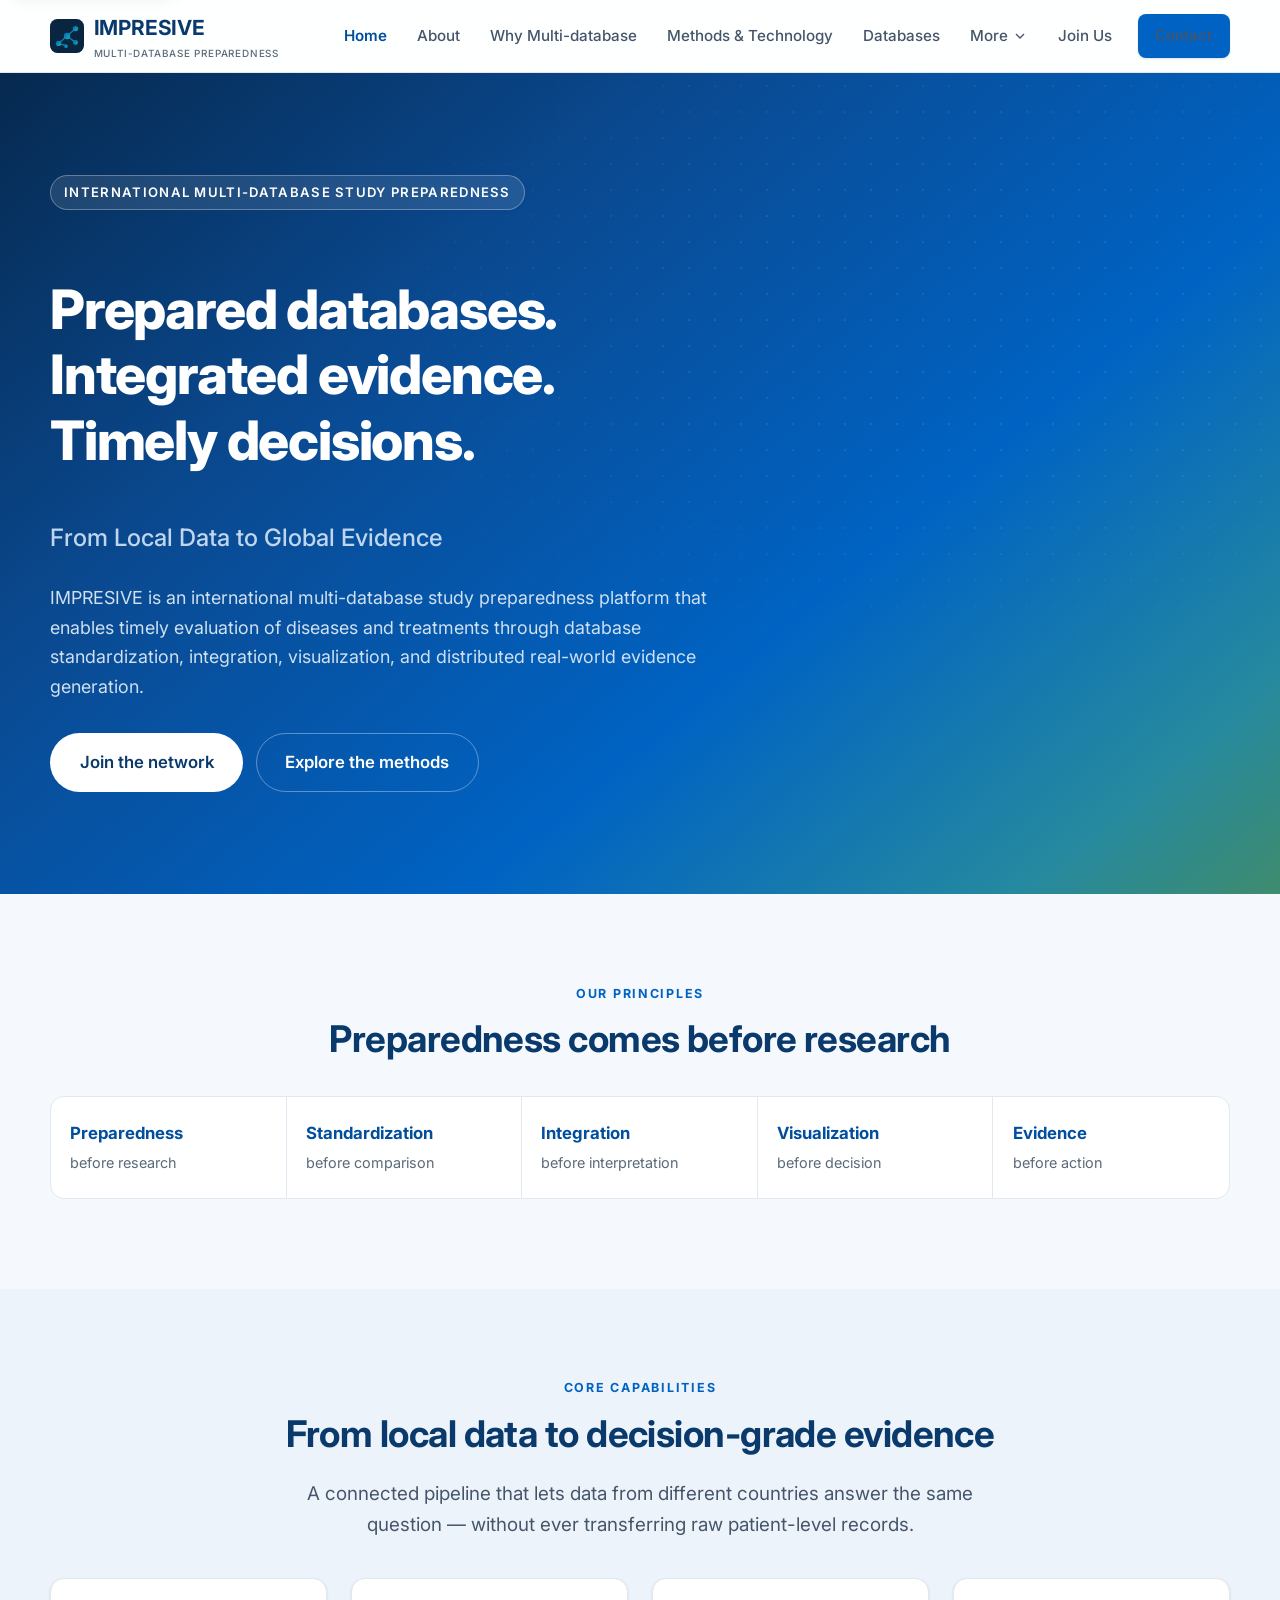
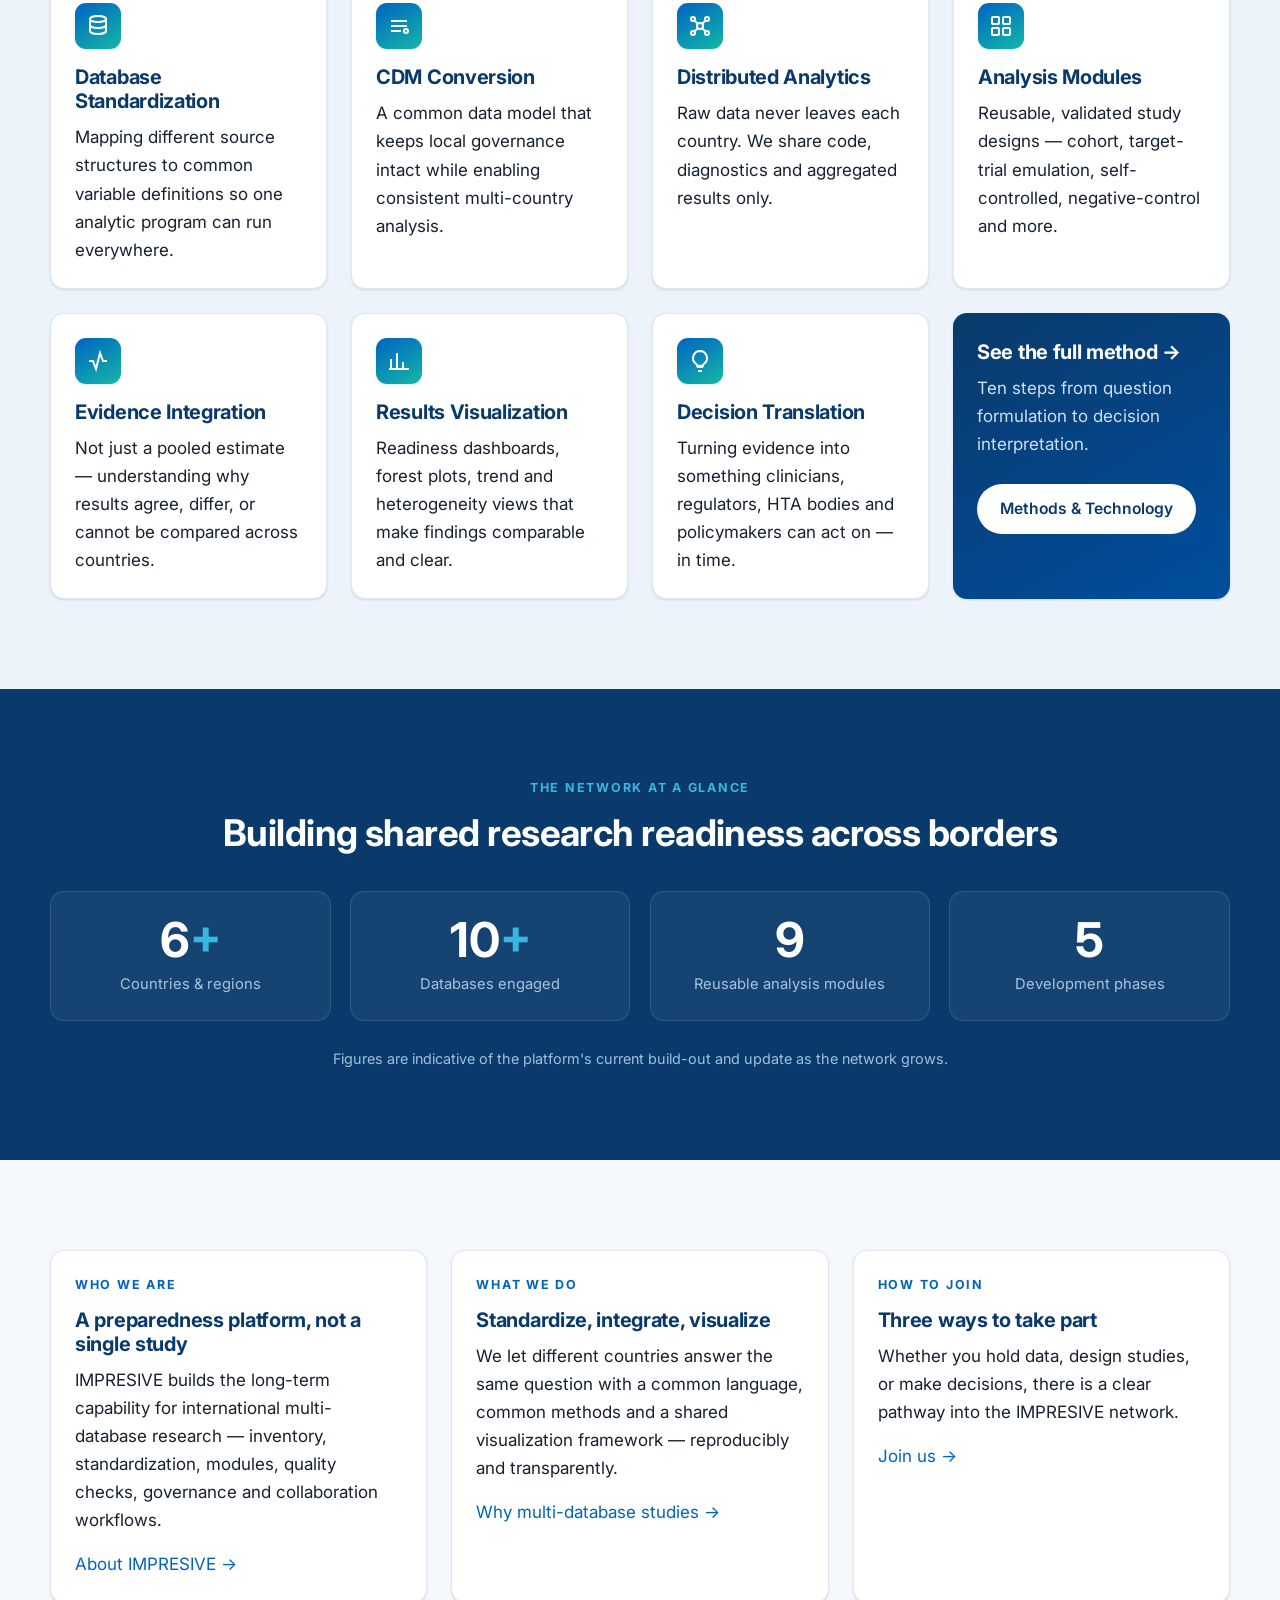
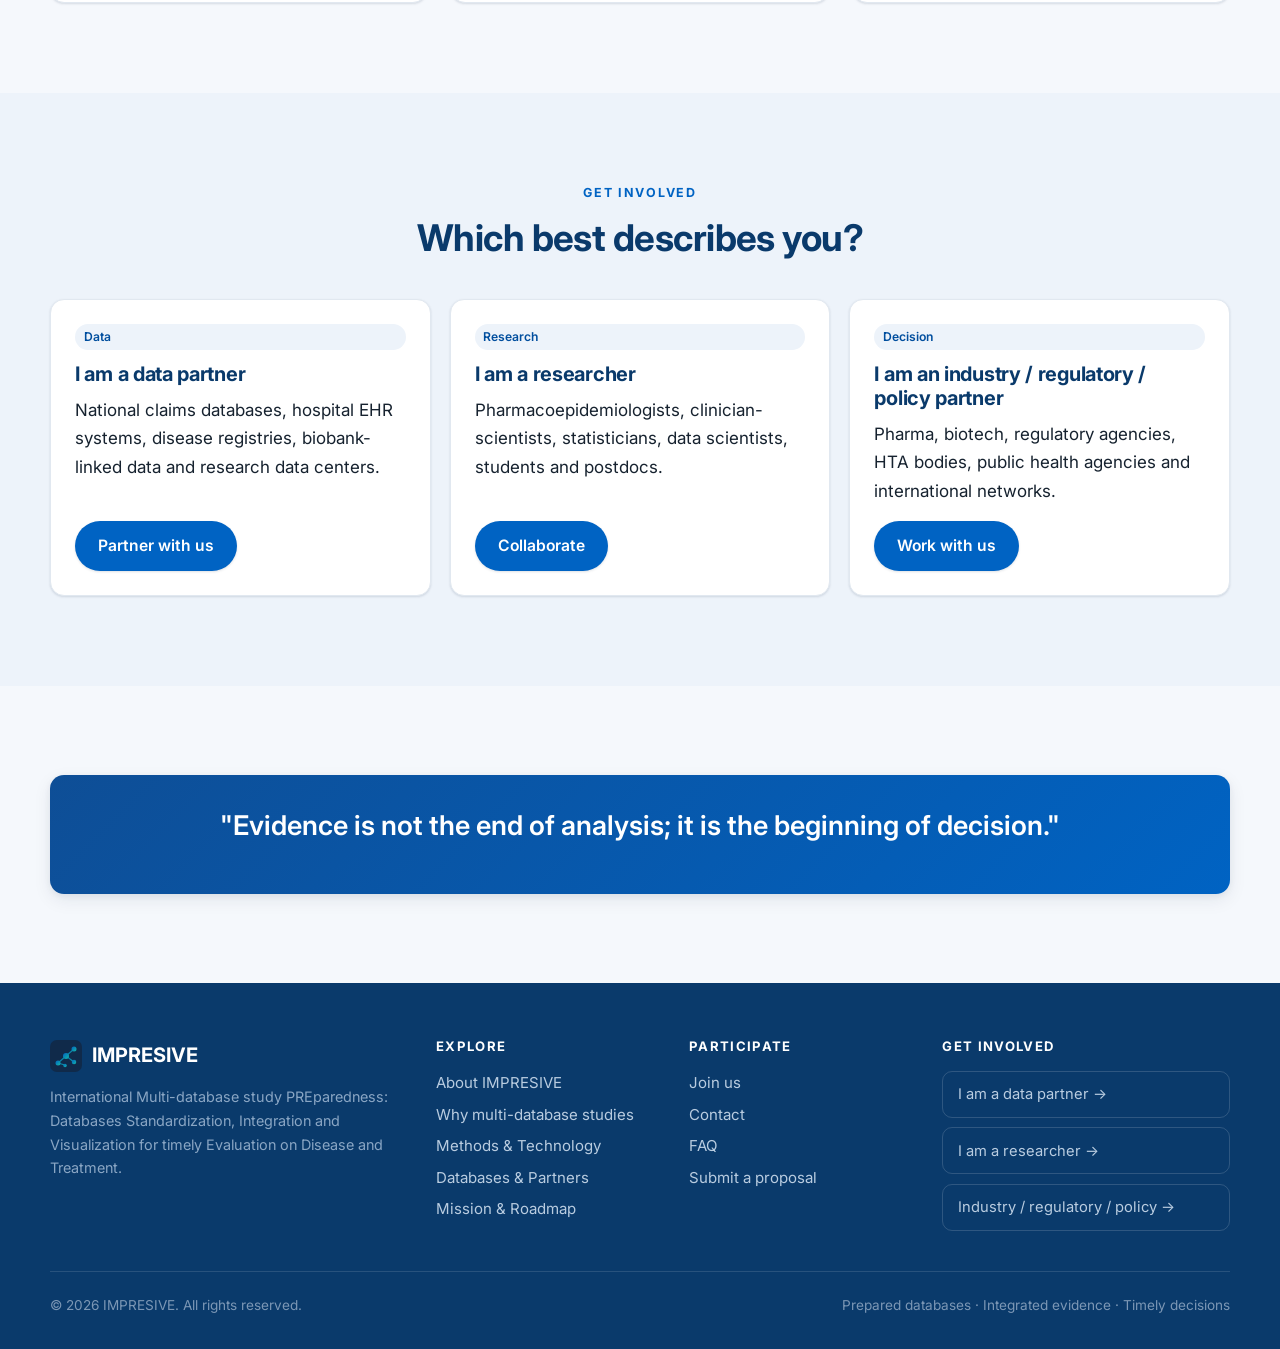
==== commit c621c98b: "Remove Chinese text from the site (English-only) Drop the Chinese taglines and translations: hero .z" ====
--- a/index.html
+++ b/index.html
@@ -42,7 +42,6 @@
       <span class="kicker">International Multi-database Study Preparedness</span>
       <h1>Prepared databases. Integrated evidence. Timely decisions.</h1>
       <p class="tagline">From Local Data to Global Evidence</p>
-      <p class="zh">準備好的資料庫，整合性的證據，及時的決策。</p>
       <p class="definition">
         IMPRESIVE is an international multi-database study preparedness platform that enables
         timely evaluation of diseases and treatments through database standardization, integration,
@@ -206,7 +205,6 @@
     <div class="wrap">
       <div class="callout reveal center">
         <p class="q">"Evidence is not the end of analysis; it is the beginning of decision."</p>
-        <p class="zh">證據不是分析的終點，而是決策的起點。</p>
       </div>
     </div>
   </section>
--- a/assets/css/styles.css
+++ b/assets/css/styles.css
@@ -16,6 +16,10 @@
   --blue-200: #BBD6F2;
   --sky-400: #38B6E0;    /* light sky-blue accent (same family as Amgen blue) */
   --cyan-400: #38B6E0;   /* accent alias */
+  --teal-400: #14B8A6;   /* subtle teal — used ONLY as the far end of gradients */
+  /* Shared hero gradient (homepage + every inner page header). Blue dominates;
+     teal bridges; only a small PHDc-green corner at the very end. */
+  --hero-grad: linear-gradient(140deg, #06294F 0%, #0A4A92 32%, var(--blue-600) 64%, #2589A0 88%, #3F8C6E 100%);
 
   --ink: #16222F;
   --slate: #46566A;
@@ -198,9 +202,7 @@
    ========================================================================== */
 .hero {
   position: relative; overflow: hidden;
-  background:
-    radial-gradient(1100px 560px at 82% -10%, rgba(56,182,224,.22), transparent 60%),
-    linear-gradient(155deg, var(--navy-900) 0%, var(--navy-800) 42%, var(--blue-600) 100%);
+  background: var(--hero-grad);
   color: #EAF2FB;
 }
 .hero::after {  /* faint world-map / grid motif */
@@ -215,8 +217,8 @@
 .hero h1 { color: #fff; max-width: 16ch; }
 .hero .kicker {
   display: inline-flex; align-items: center; gap: .6em; font-size: .82rem; font-weight: 600;
-  letter-spacing: .1em; text-transform: uppercase; color: var(--cyan-400);
-  background: rgba(56,182,224,.12); border: 1px solid rgba(56,182,224,.3);
+  letter-spacing: .1em; text-transform: uppercase; color: #fff;
+  background: rgba(255,255,255,.10); border: 1px solid rgba(255,255,255,.3);
   padding: .4em 1em; border-radius: 999px; margin-bottom: 1.4rem;
 }
 .hero .tagline { font-size: clamp(1.15rem, 2.4vw, 1.5rem); color: #BFD6EE; font-weight: 500;
@@ -227,9 +229,7 @@
 .hero .zh { color: #9FC0E0; font-size: .98rem; }
 
 /* page hero (inner pages) */
-.page-hero { background:
-    linear-gradient(150deg, var(--navy-800), var(--blue-600));
-  color: #EAF2FB; }
+.page-hero { background: var(--hero-grad); color: #EAF2FB; }
 .page-hero .wrap { padding-block: clamp(2.6rem, 6vw, 4.2rem); }
 .page-hero h1 { color: #fff; }
 .page-hero p { color: #C7DBF0; max-width: 64ch; font-size: 1.12rem; margin-top: .6rem; }
@@ -249,7 +249,7 @@
 .card p:last-child { margin-bottom: 0; }
 .card .icon {
   width: 46px; height: 46px; border-radius: 11px; display: grid; place-items: center;
-  background: linear-gradient(150deg, var(--blue-600), var(--cyan-400));
+  background: linear-gradient(150deg, var(--blue-600), var(--teal-400));
   color: #fff; margin-bottom: 1rem; box-shadow: var(--shadow-sm);
 }
 .card .icon svg { width: 24px; height: 24px; }
@@ -346,7 +346,7 @@
 .readiness .row .name { font-size: .92rem; color: var(--slate); }
 .readiness .bar { height: 12px; border-radius: 999px; background: var(--canvas-2); overflow: hidden; }
 .readiness .bar > i { display: block; height: 100%; border-radius: 999px;
-  background: linear-gradient(90deg, var(--blue-600), var(--cyan-400)); width: 0; transition: width 1s ease; }
+  background: linear-gradient(90deg, var(--blue-600), var(--teal-400)); width: 0; transition: width 1s ease; }
 .readiness .pct { font-weight: 700; color: var(--navy-900); font-size: .9rem; text-align: right; }
 @media (max-width: 560px) { .readiness .row { grid-template-columns: 1fr 40px; }
   .readiness .row .name { grid-column: 1 / -1; } }
